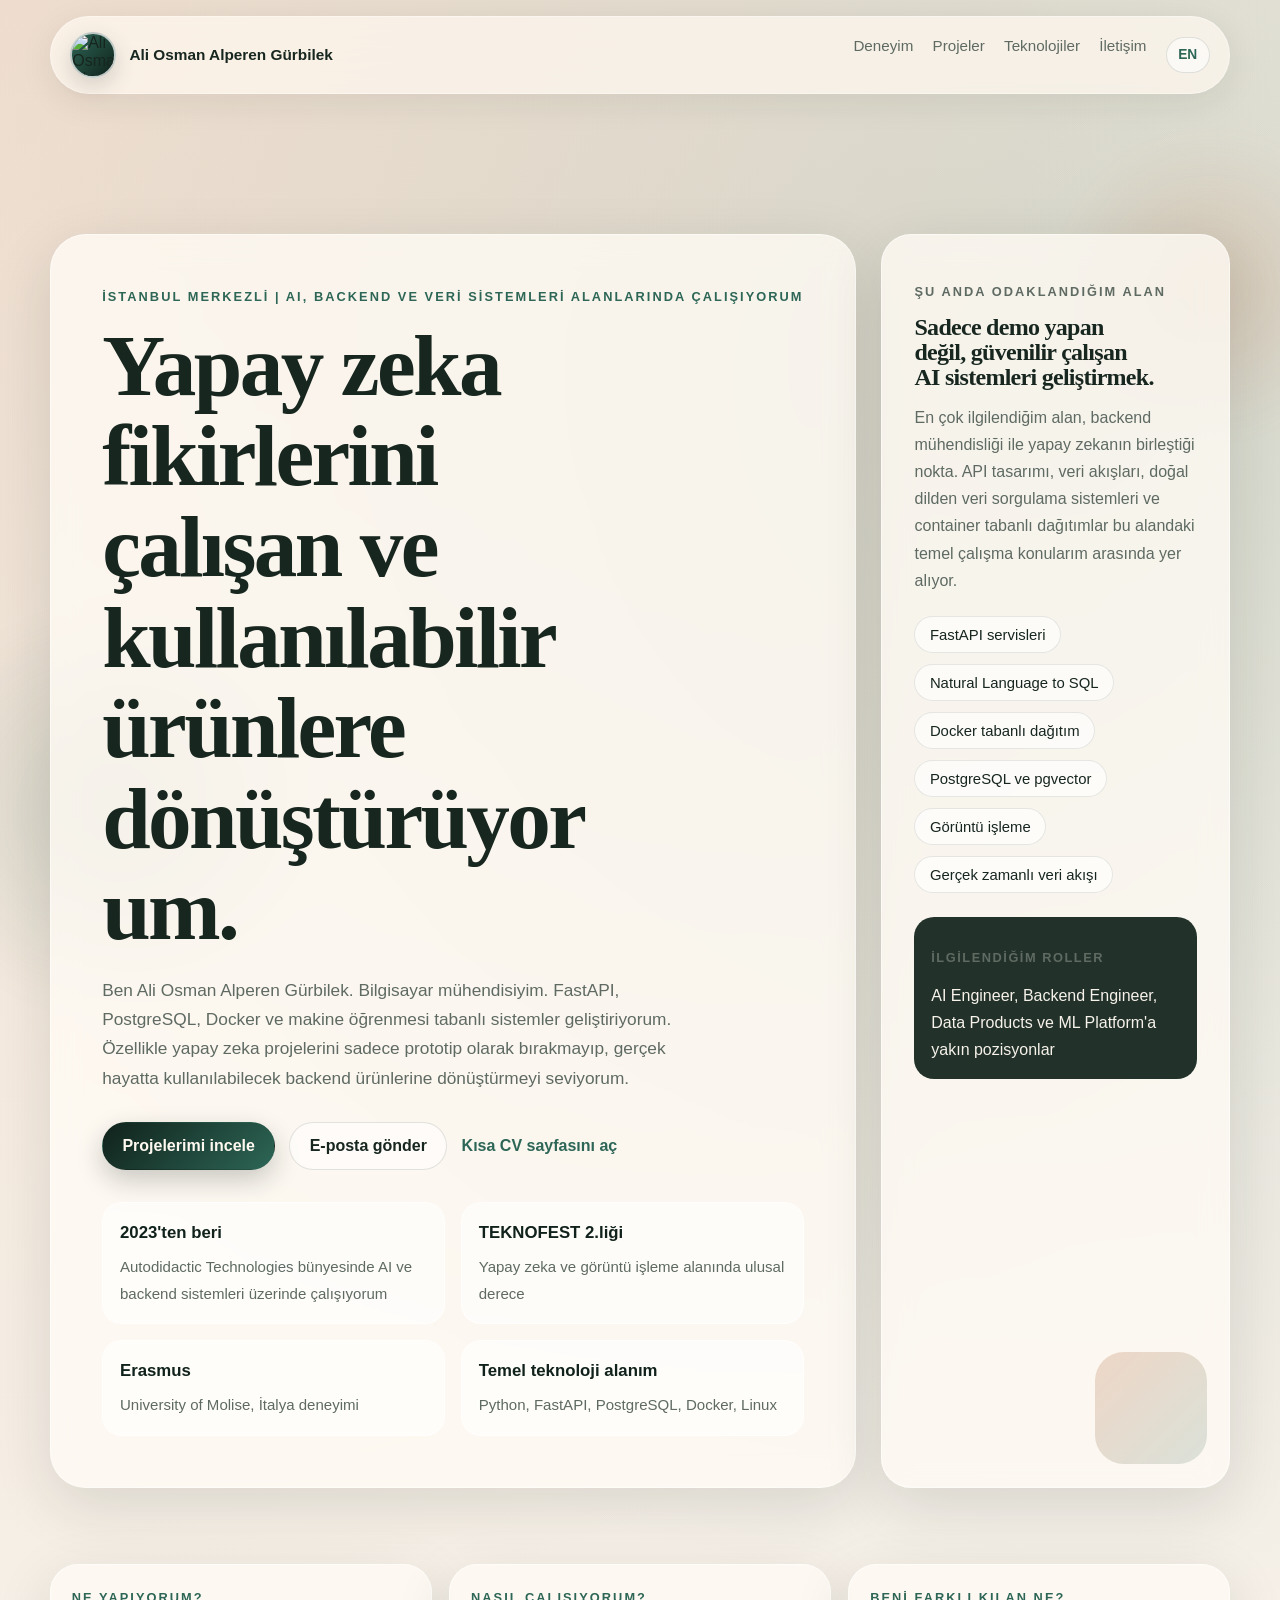
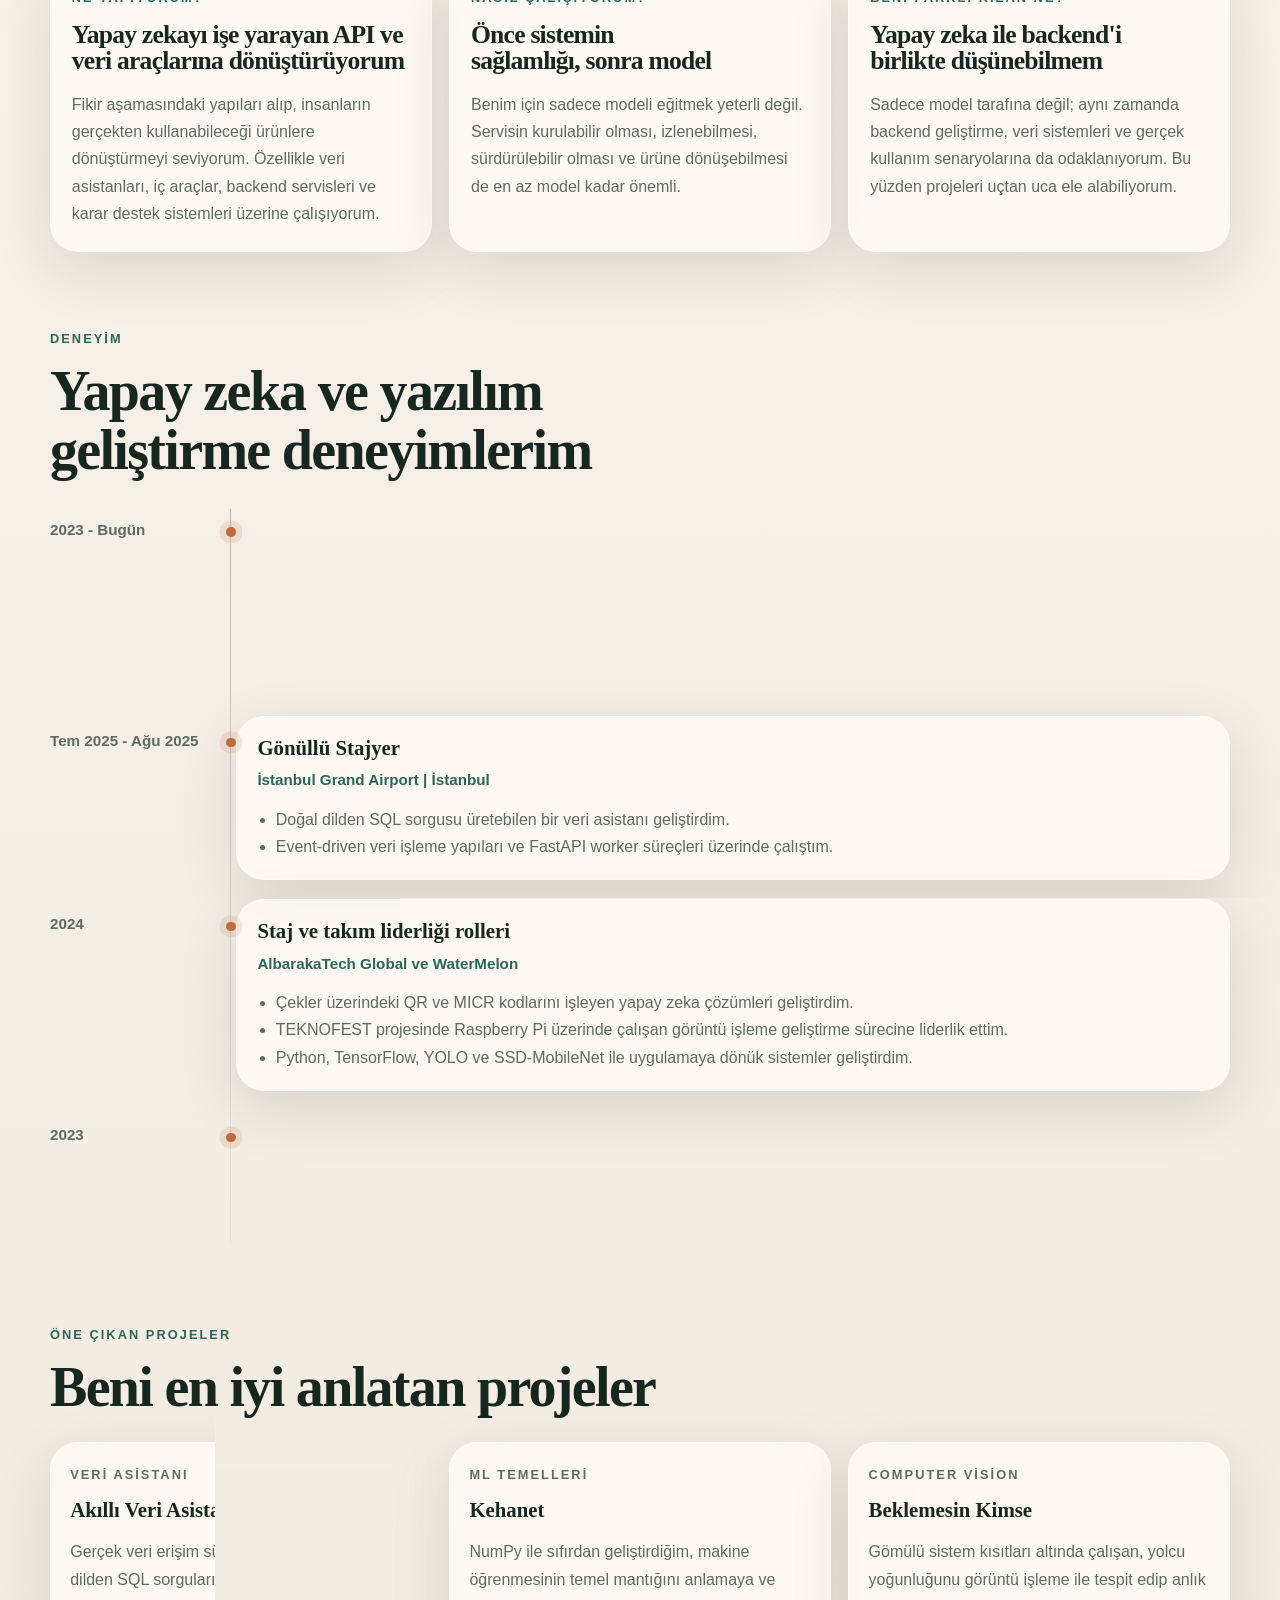
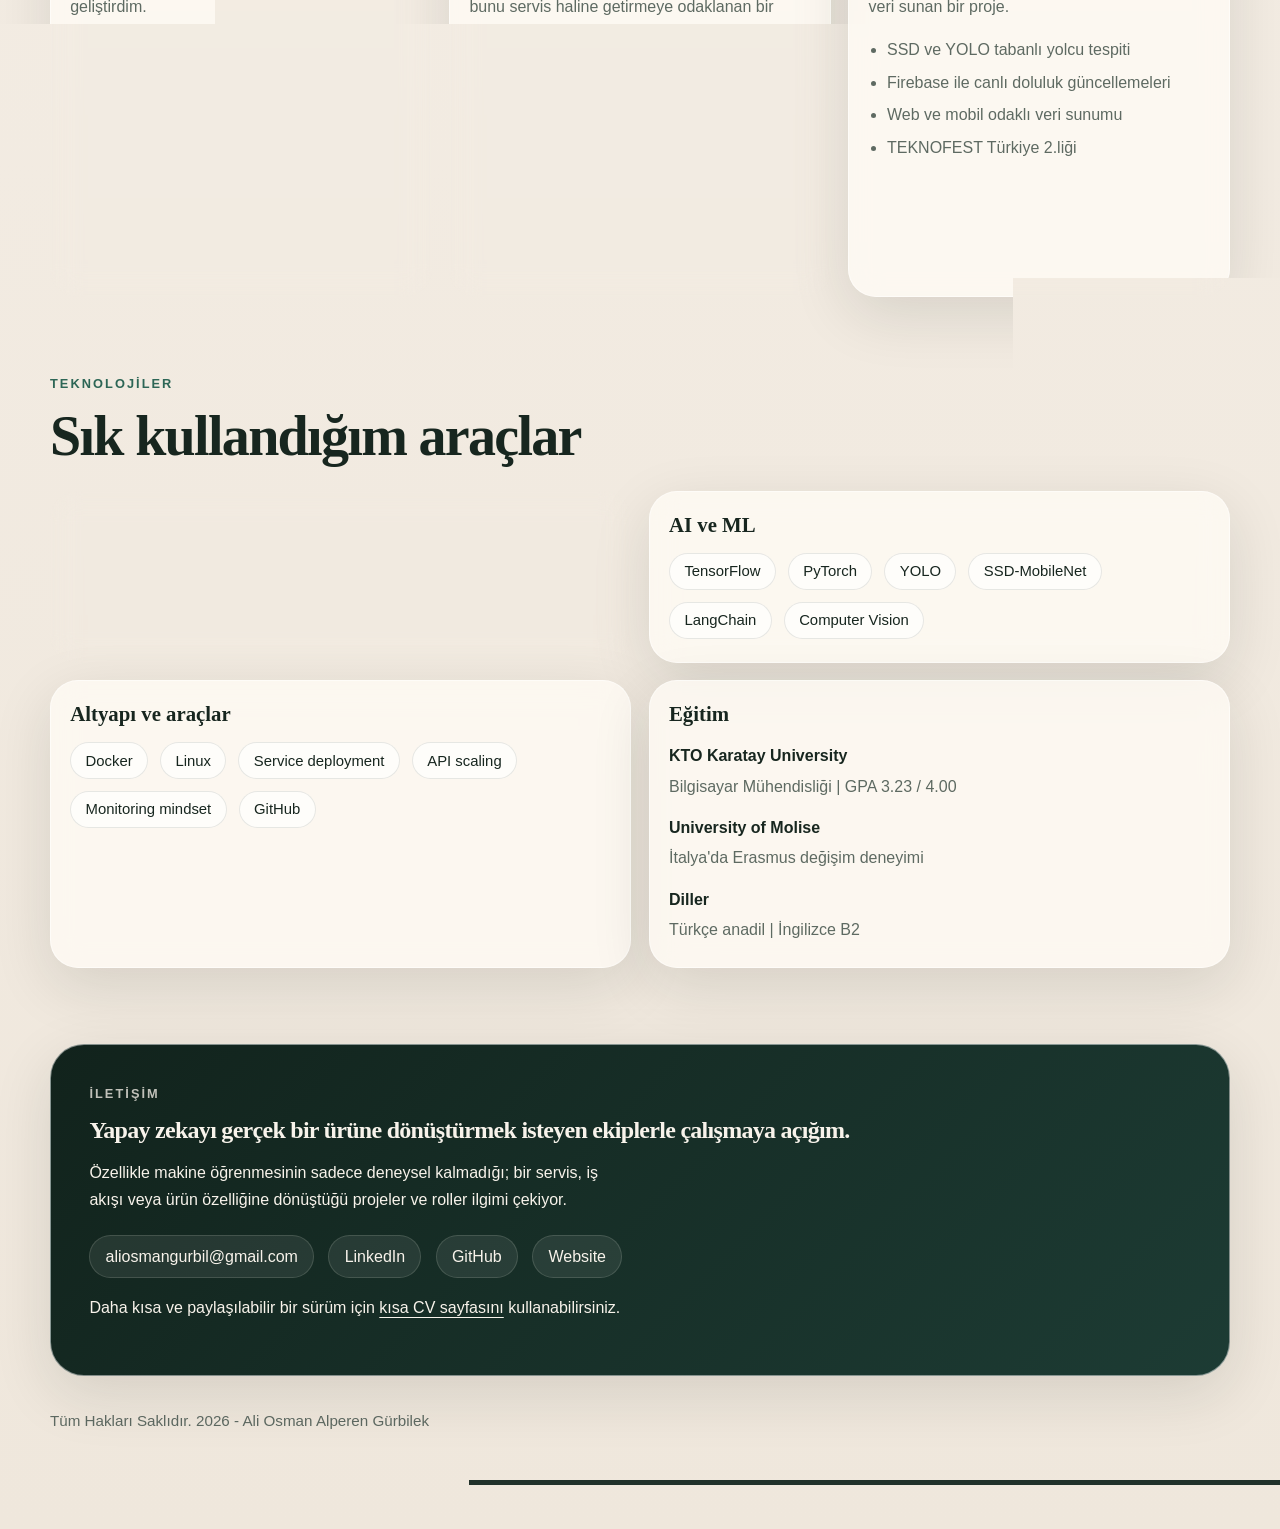
==== index-tr.html @ a0838e79 "Add aliosman_suit.png, update Dockerfile, and enhance HTML content with new links and styles" ====
<!doctype html>
<html lang="tr">
  <head>
    <meta charset="utf-8">
    <meta name="viewport" content="width=device-width, initial-scale=1">
    <title>Ali Osman Alperen Gürbilek | AI Mühendisi</title>
    <meta
      name="description"
      content="Backend sistemleri, veri asistanları ve gerçek hayatta kullanılabilir yapay zeka çözümleri geliştiren AI mühendisi."
    >
    <meta
      name="keywords"
      content="Ali Osman Alperen Gürbilek, AI mühendisi, backend, FastAPI, Docker, PostgreSQL, yapay zeka"
    >
    <meta name="theme-color" content="#10221b">
    <meta property="og:title" content="Ali Osman Alperen Gürbilek | AI Mühendisi">
    <meta
      property="og:description"
      content="Yapay zeka, backend sistemleri ve veri odaklı ürünler geliştiren bilgisayar mühendisi."
    >
    <meta property="og:type" content="website">
    <meta property="og:url" content="https://aliosmangurbilek.online/index-tr.html">
    <link rel="alternate" hreflang="en" href="index.html">
    <link rel="stylesheet" href="styles.css">
  </head>
  <body>
    <div class="page-shell">
      <header class="site-header">
        <a class="brand" href="#top" aria-label="Ana sayfa">
          <img
            class="brand-mark"
            src="aliosman_suit.png"
            alt="Ali Osman Alperen Gürbilek portresi"
            width="46"
            height="46"
          >
          <span class="brand-text">Ali Osman Alperen Gürbilek</span>
        </a>
        <nav class="site-nav" aria-label="Birincil gezinme">
          <a href="#experience">Deneyim</a>
          <a href="#projects">Projeler</a>
          <a href="#stack">Teknolojiler</a>
          <a href="#contact">İletişim</a>
          <a class="lang-pill" href="index.html" lang="en">EN</a>
        </nav>
      </header>

      <main id="top">
        <section class="hero section">
          <div class="hero-copy reveal" style="--delay: 0.05s;">
            <p class="eyebrow">İstanbul merkezli | AI, backend ve veri sistemleri alanlarında çalışıyorum</p>
            <h1>Yapay zeka fikirlerini çalışan ve kullanılabilir ürünlere dönüştürüyorum.</h1>
            <p class="hero-text">
              Ben Ali Osman Alperen Gürbilek. Bilgisayar mühendisiyim. FastAPI, PostgreSQL, Docker ve makine öğrenmesi
              tabanlı sistemler geliştiriyorum. Özellikle yapay zeka projelerini sadece prototip olarak bırakmayıp,
              gerçek hayatta kullanılabilecek backend ürünlerine dönüştürmeyi seviyorum.
            </p>
            <div class="hero-actions">
              <a class="button button-primary" href="#projects">Projelerimi incele</a>
              <a class="button button-secondary" href="mailto:aliosmangurbil@gmail.com?subject=Rol%20F%C4%B1rsat%C4%B1">
                E-posta gönder
              </a>
              <a class="text-link" href="resume.html">Kısa CV sayfasını aç</a>
            </div>
            <ul class="hero-metrics" aria-label="Temel başlıklar">
              <li>
                <strong>2023'ten beri</strong>
                <span>Autodidactic Technologies bünyesinde AI ve backend sistemleri üzerinde çalışıyorum</span>
              </li>
              <li>
                <strong>TEKNOFEST 2.liği</strong>
                <span>Yapay zeka ve görüntü işleme alanında ulusal derece</span>
              </li>
              <li>
                <strong>Erasmus</strong>
                <span>University of Molise, İtalya deneyimi</span>
              </li>
              <li>
                <strong>Temel teknoloji alanım</strong>
                <span>Python, FastAPI, PostgreSQL, Docker, Linux</span>
              </li>
            </ul>
          </div>

          <aside class="focus-panel reveal" style="--delay: 0.18s;">
            <p class="panel-label">Şu anda odaklandığım alan</p>
            <h2>Sadece demo yapan değil, güvenilir çalışan AI sistemleri geliştirmek.</h2>
            <p>
              En çok ilgilendiğim alan, backend mühendisliği ile yapay zekanın birleştiği nokta.
              API tasarımı, veri akışları, doğal dilden veri sorgulama sistemleri ve container tabanlı dağıtımlar
              bu alandaki temel çalışma konularım arasında yer alıyor.
            </p>
            <div class="chip-cloud" aria-label="Uzmanlık alanları">
              <span>FastAPI servisleri</span>
              <span>Natural Language to SQL</span>
              <span>Docker tabanlı dağıtım</span>
              <span>PostgreSQL ve pgvector</span>
              <span>Görüntü işleme</span>
              <span>Gerçek zamanlı veri akışı</span>
            </div>
            <div class="spotlight">
              <p class="spotlight-title">İlgilendiğim roller</p>
              <p>AI Engineer, Backend Engineer, Data Products ve ML Platform'a yakın pozisyonlar</p>
            </div>
          </aside>
        </section>

        <section class="section summary-grid" aria-label="Profesyonel özet">
          <article class="summary-card reveal" style="--delay: 0.10s;">
            <p class="summary-kicker">Ne yapıyorum?</p>
            <h2>Yapay zekayı işe yarayan API ve veri araçlarına dönüştürüyorum</h2>
            <p>
              Fikir aşamasındaki yapıları alıp, insanların gerçekten kullanabileceği ürünlere dönüştürmeyi seviyorum.
              Özellikle veri asistanları, iç araçlar, backend servisleri ve karar destek sistemleri üzerine çalışıyorum.
            </p>
          </article>
          <article class="summary-card reveal" style="--delay: 0.16s;">
            <p class="summary-kicker">Nasıl çalışıyorum?</p>
            <h2>Önce sistemin sağlamlığı, sonra model</h2>
            <p>
              Benim için sadece modeli eğitmek yeterli değil. Servisin kurulabilir olması, izlenebilmesi,
              sürdürülebilir olması ve ürüne dönüşebilmesi de en az model kadar önemli.
            </p>
          </article>
          <article class="summary-card reveal" style="--delay: 0.22s;">
            <p class="summary-kicker">Beni farklı kılan ne?</p>
            <h2>Yapay zeka ile backend'i birlikte düşünebilmem</h2>
            <p>
              Sadece model tarafına değil; aynı zamanda backend geliştirme, veri sistemleri ve gerçek kullanım senaryolarına
              da odaklanıyorum. Bu yüzden projeleri uçtan uca ele alabiliyorum.
            </p>
          </article>
        </section>

        <section class="section" id="experience">
          <div class="section-heading reveal" style="--delay: 0.05s;">
            <p class="eyebrow">Deneyim</p>
            <h2>Yapay zeka ve yazılım geliştirme deneyimlerim</h2>
          </div>

          <div class="timeline">
            <article class="timeline-item reveal" style="--delay: 0.08s;">
              <div class="timeline-date">2023 - Bugün</div>
              <div class="timeline-card">
                <h3>DevOps ve AI Engineer</h3>
                <p class="timeline-meta">Autodidactic Technologies | İstanbul</p>
                <ul>
                  <li>Docker ve FastAPI kullanarak yapay zeka servisleri geliştirip container ortamına taşıyorum.</li>
                  <li>PostgreSQL destekli backend akışları ve ürün mantığına yakın veri sistemleri tasarlıyorum.</li>
                  <li>Linux ortamlarında deployment, servis yönetimi ve API ölçeklendirme konularında çalışıyorum.</li>
                </ul>
              </div>
            </article>

            <article class="timeline-item reveal" style="--delay: 0.12s;">
              <div class="timeline-date">Tem 2025 - Ağu 2025</div>
              <div class="timeline-card">
                <h3>Gönüllü Stajyer</h3>
                <p class="timeline-meta">İstanbul Grand Airport | İstanbul</p>
                <ul>
                  <li>Doğal dilden SQL sorgusu üretebilen bir veri asistanı geliştirdim.</li>
                  <li>Event-driven veri işleme yapıları ve FastAPI worker süreçleri üzerinde çalıştım.</li>
                </ul>
              </div>
            </article>

            <article class="timeline-item reveal" style="--delay: 0.16s;">
              <div class="timeline-date">2024</div>
              <div class="timeline-card">
                <h3>Staj ve takım liderliği rolleri</h3>
                <p class="timeline-meta">AlbarakaTech Global ve WaterMelon</p>
                <ul>
                  <li>Çekler üzerindeki QR ve MICR kodlarını işleyen yapay zeka çözümleri geliştirdim.</li>
                  <li>TEKNOFEST projesinde Raspberry Pi üzerinde çalışan görüntü işleme geliştirme sürecine liderlik ettim.</li>
                  <li>Python, TensorFlow, YOLO ve SSD-MobileNet ile uygulamaya dönük sistemler geliştirdim.</li>
                </ul>
              </div>
            </article>

            <article class="timeline-item reveal" style="--delay: 0.20s;">
              <div class="timeline-date">2023</div>
              <div class="timeline-card">
                <h3>Frontend Stajyeri</h3>
                <p class="timeline-meta">EHSIM A.Ş. | Ankara</p>
                <ul>
                  <li>React Material Admin Dashboard üzerinde yeni özellikler geliştirdim.</li>
                </ul>
              </div>
            </article>
          </div>
        </section>

        <section class="section" id="projects">
          <div class="section-heading reveal" style="--delay: 0.05s;">
            <p class="eyebrow">Öne çıkan projeler</p>
            <h2>Beni en iyi anlatan projeler</h2>
          </div>

          <div class="project-grid">
            <article class="project-card feature-card reveal" style="--delay: 0.08s;">
              <p class="project-tag">Veri asistanı</p>
              <h3>Akıllı Veri Asistanı</h3>
              <p>
                Gerçek veri erişim süreçlerine bağlanan, doğal dilden SQL sorguları üretebilen bir veri asistanı geliştirdim.
              </p>
              <ul class="project-points">
                <li>PostgreSQL event trigger ve FastAPI worker yapısı</li>
                <li>LangChain ve pgvector tabanlı retrieval sistemi</li>
                <li>SSE stream ve Vega-Lite görselleştirme</li>
                <li>Docker ile dağıtılabilir servis mimarisi</li>
              </ul>
              <div class="project-links">
                <a class="project-link" href="https://agent.aliosmangurbilek.online" target="_blank" rel="noreferrer">
                  Canlı site
                </a>
              </div>
            </article>

            <article class="project-card feature-card reveal" style="--delay: 0.14s;">
              <p class="project-tag">ML temelleri</p>
              <h3>Kehanet</h3>
              <p>
                NumPy ile sıfırdan geliştirdiğim, makine öğrenmesinin temel mantığını anlamaya ve bunu servis haline
                getirmeye odaklanan bir neural network kütüphanesi.
              </p>
              <ul class="project-points">
                <li>NumPy ile ilk prensiplerden geliştirildi</li>
                <li>MNIST üzerinde %98+ başarı elde edildi</li>
                <li>Flask tabanlı REST API olarak sunuldu</li>
                <li>Docker ile paketlenip dağıtıldı</li>
              </ul>
              <div class="project-links">
                <a class="project-link" href="https://avatar.aliosmangurbilek.online" target="_blank" rel="noreferrer">
                  Canlı site
                </a>
              </div>
            </article>

            <article class="project-card feature-card reveal" style="--delay: 0.20s;">
              <p class="project-tag">Computer Vision</p>
              <h3>Beklemesin Kimse</h3>
              <p>
                Gömülü sistem kısıtları altında çalışan, yolcu yoğunluğunu görüntü işleme ile tespit edip anlık veri sunan bir proje.
              </p>
              <ul class="project-points">
                <li>SSD ve YOLO tabanlı yolcu tespiti</li>
                <li>Firebase ile canlı doluluk güncellemeleri</li>
                <li>Web ve mobil odaklı veri sunumu</li>
                <li>TEKNOFEST Türkiye 2.liği</li>
              </ul>
            </article>
          </div>
        </section>

        <section class="section stack-section" id="stack">
          <div class="section-heading reveal" style="--delay: 0.05s;">
            <p class="eyebrow">Teknolojiler</p>
            <h2>Sık kullandığım araçlar</h2>
          </div>

          <div class="stack-layout">
            <article class="stack-card reveal" style="--delay: 0.08s;">
              <h3>Backend ve veri</h3>
              <div class="token-list">
                <span>Python</span>
                <span>FastAPI</span>
                <span>PostgreSQL</span>
                <span>REST API</span>
                <span>pgvector</span>
                <span>Event-driven workflow</span>
              </div>
            </article>

            <article class="stack-card reveal" style="--delay: 0.12s;">
              <h3>AI ve ML</h3>
              <div class="token-list">
                <span>TensorFlow</span>
                <span>PyTorch</span>
                <span>YOLO</span>
                <span>SSD-MobileNet</span>
                <span>LangChain</span>
                <span>Computer Vision</span>
              </div>
            </article>

            <article class="stack-card reveal" style="--delay: 0.16s;">
              <h3>Altyapı ve araçlar</h3>
              <div class="token-list">
                <span>Docker</span>
                <span>Linux</span>
                <span>Service deployment</span>
                <span>API scaling</span>
                <span>Monitoring mindset</span>
                <span>GitHub</span>
              </div>
            </article>

            <article class="stack-card reveal" style="--delay: 0.20s;">
              <h3>Eğitim</h3>
              <div class="education-list">
                <p><strong>KTO Karatay University</strong><span>Bilgisayar Mühendisliği | GPA 3.23 / 4.00</span></p>
                <p><strong>University of Molise</strong><span>İtalya'da Erasmus değişim deneyimi</span></p>
                <p><strong>Diller</strong><span>Türkçe anadil | İngilizce B2</span></p>
              </div>
            </article>
          </div>
        </section>

        <section class="section contact-section" id="contact">
          <div class="contact-card reveal" style="--delay: 0.05s;">
            <p class="eyebrow">İletişim</p>
            <h2>Yapay zekayı gerçek bir ürüne dönüştürmek isteyen ekiplerle çalışmaya açığım.</h2>
            <p class="contact-copy">
              Özellikle makine öğrenmesinin sadece deneysel kalmadığı; bir servis, iş akışı veya ürün özelliğine
              dönüştüğü projeler ve roller ilgimi çekiyor.
            </p>
            <div class="contact-links">
              <a href="mailto:aliosmangurbil@gmail.com">aliosmangurbil@gmail.com</a>
              <a href="https://www.linkedin.com/in/ali-osman-alperen" target="_blank" rel="noreferrer">LinkedIn</a>
              <a href="https://github.com/aliosmangurbilek" target="_blank" rel="noreferrer">GitHub</a>
              <a href="https://aliosmangurbilek.online" target="_blank" rel="noreferrer">Website</a>
            </div>
            <p class="contact-note">
              Daha kısa ve paylaşılabilir bir sürüm için <a href="resume.html">kısa CV sayfasını</a> kullanabilirsiniz.
            </p>
          </div>
        </section>
      </main>

      <footer class="site-footer">
        <p>Tüm Hakları Saklıdır. 2026 - Ali Osman Alperen Gürbilek</p>
      </footer>
    </div>
  </body>
</html>
---- styles.css ----
:root {
  --bg: #f7f1e8;
  --bg-deep: #10221b;
  --surface: rgba(255, 251, 245, 0.78);
  --surface-strong: #fffaf4;
  --surface-dark: rgba(16, 34, 27, 0.92);
  --text: #17261f;
  --muted: #5e6a62;
  --line: rgba(23, 38, 31, 0.12);
  --accent: #bd6c3d;
  --accent-soft: rgba(189, 108, 61, 0.12);
  --accent-alt: #2d6656;
  --shadow: 0 18px 60px rgba(21, 30, 25, 0.12);
  --radius-xl: 28px;
  --radius-lg: 20px;
  --radius-md: 14px;
  --max-width: 1180px;
  --body-font: "Trebuchet MS", "Gill Sans", "Avenir Next", sans-serif;
  --display-font: "Iowan Old Style", "Palatino Linotype", "Book Antiqua", Georgia, serif;
}

* {
  box-sizing: border-box;
}

html {
  scroll-behavior: smooth;
}

body {
  margin: 0;
  min-height: 100vh;
  font-family: var(--body-font);
  color: var(--text);
  background:
    radial-gradient(circle at top left, rgba(189, 108, 61, 0.16), transparent 34%),
    radial-gradient(circle at 85% 8%, rgba(45, 102, 86, 0.18), transparent 28%),
    linear-gradient(180deg, #fbf5ec 0%, #f5efe7 42%, #efe7dc 100%);
}

body::before,
body::after {
  content: "";
  position: fixed;
  inset: auto;
  pointer-events: none;
  z-index: 0;
  filter: blur(10px);
}

body::before {
  width: 320px;
  height: 320px;
  top: 14%;
  right: -90px;
  background: radial-gradient(circle, rgba(189, 108, 61, 0.18), transparent 68%);
}

body::after {
  width: 420px;
  height: 420px;
  bottom: -120px;
  left: -100px;
  background: radial-gradient(circle, rgba(45, 102, 86, 0.16), transparent 70%);
}

a {
  color: inherit;
  text-decoration: none;
}

p,
li {
  line-height: 1.7;
}

.page-shell {
  position: relative;
  z-index: 1;
  width: min(calc(100% - 2rem), var(--max-width));
  margin: 0 auto;
  padding-bottom: 4rem;
}

.site-header {
  position: sticky;
  top: 0.9rem;
  z-index: 10;
  display: flex;
  align-items: center;
  justify-content: space-between;
  gap: 1.5rem;
  margin-top: 1rem;
  padding: 0.95rem 1.2rem;
  border: 1px solid rgba(255, 255, 255, 0.35);
  border-radius: 999px;
  background: rgba(255, 248, 240, 0.72);
  backdrop-filter: blur(20px);
  box-shadow: 0 8px 34px rgba(20, 33, 26, 0.08);
}

.brand {
  display: inline-flex;
  align-items: center;
  gap: 0.85rem;
  min-width: 0;
}

.brand-mark {
  display: block;
  width: 2.85rem;
  height: 2.85rem;
  border-radius: 50%;
  object-fit: cover;
  object-position: center 16%;
  flex-shrink: 0;
  border: 2px solid rgba(255, 255, 255, 0.72);
  background: linear-gradient(135deg, var(--accent-alt), var(--bg-deep));
  box-shadow: 0 8px 22px rgba(16, 34, 27, 0.16);
}

.brand-text {
  font-size: 0.96rem;
  font-weight: 700;
  white-space: nowrap;
}

.site-nav {
  display: inline-flex;
  flex-wrap: wrap;
  justify-content: flex-end;
  gap: 1.2rem;
  color: var(--muted);
  font-size: 0.95rem;
}

.site-nav a {
  position: relative;
}

.site-nav a::after {
  content: "";
  position: absolute;
  left: 0;
  bottom: -0.2rem;
  width: 100%;
  height: 1px;
  transform: scaleX(0);
  transform-origin: left;
  background: currentColor;
  transition: transform 180ms ease;
}

.site-nav a:hover::after,
.site-nav a:focus-visible::after {
  transform: scaleX(1);
}

.site-nav a.lang-pill::after {
  display: none;
}

.lang-pill {
  display: inline-flex;
  align-items: center;
  justify-content: center;
  min-height: 2.2rem;
  padding: 0.38rem 0.72rem;
  border: 1px solid rgba(23, 38, 31, 0.12);
  border-radius: 999px;
  background: rgba(255, 255, 255, 0.58);
  color: var(--accent-alt);
  font-size: 0.86rem;
  font-weight: 700;
}

.section {
  margin-top: 4.75rem;
}

.hero {
  display: grid;
  grid-template-columns: minmax(0, 1.85fr) minmax(320px, 0.80fr);
  gap: 1.6rem;
  align-items: stretch;
  padding-top: 4rem;
}

.hero-copy,
.focus-panel,
.summary-card,
.timeline-card,
.project-card,
.stack-card,
.contact-card {
  min-width: 0;
  border: 1px solid rgba(255, 255, 255, 0.48);
  background: var(--surface);
  backdrop-filter: blur(14px);
  box-shadow: var(--shadow);
}

.hero-copy {
  padding: clamp(2.0rem, 4.0vw, 3.65rem);
  border-radius: 36px;
}

.eyebrow,
.summary-kicker,
.panel-label,
.project-tag {
  margin: 0 0 0.8rem;
  font-size: 0.8rem;
  font-weight: 800;
  letter-spacing: 0.16em;
  text-transform: uppercase;
  color: var(--accent-alt);
}

.hero h1,
.section-heading h2,
.summary-card h2,
.focus-panel h2,
.contact-card h2 {
  margin: 0;
  font-family: var(--display-font);
  line-height: 1.04;
  letter-spacing: -0.03em;
  text-wrap: balance;
  overflow-wrap: anywhere;
}

.hero h1 {
  max-width: 12ch;
  font-size: clamp(2.65rem, 6.9vw, 5.45rem);
}

.hero-text {
  max-width: 62ch;
  margin: 1.25rem 0 0;
  color: var(--muted);
  font-size: 1.08rem;
}

.hero-actions {
  display: flex;
  flex-wrap: wrap;
  gap: 0.9rem;
  margin-top: 1.8rem;
}

.button {
  display: inline-flex;
  align-items: center;
  justify-content: center;
  max-width: 100%;
  min-height: 3rem;
  padding: 0.85rem 1.2rem;
  border-radius: 999px;
  border: 1px solid transparent;
  font-weight: 700;
  transition:
    transform 160ms ease,
    box-shadow 160ms ease,
    background 160ms ease;
}

.button:hover,
.button:focus-visible {
  transform: translateY(-1px);
}

.button-primary {
  background: linear-gradient(135deg, var(--bg-deep), var(--accent-alt));
  color: #fff9f0;
  box-shadow: 0 10px 26px rgba(16, 34, 27, 0.22);
}

.button-secondary {
  border-color: var(--line);
  background: rgba(255, 255, 255, 0.55);
}

.text-link {
  display: inline-flex;
  align-items: center;
  max-width: 100%;
  min-height: 3rem;
  font-weight: 700;
  color: var(--accent-alt);
  overflow-wrap: anywhere;
}

.text-link:hover,
.text-link:focus-visible {
  text-decoration: underline;
  text-underline-offset: 0.22rem;
}

.hero-metrics {
  display: grid;
  grid-template-columns: repeat(2, minmax(0, 1fr));
  gap: 1rem;
  margin: 2rem 0 0;
  padding: 0;
  list-style: none;
}

.hero-metrics li {
  padding: 1rem 1.05rem;
  border-radius: var(--radius-lg);
  background: rgba(255, 255, 255, 0.58);
  border: 1px solid rgba(255, 255, 255, 0.58);
}

.hero-metrics strong {
  display: block;
  margin-bottom: 0.35rem;
  font-size: 1.05rem;
  color: var(--bg-deep);
}

.hero-metrics span {
  color: var(--muted);
  font-size: 0.94rem;
}

.focus-panel {
  position: relative;
  overflow: hidden;
  padding: clamp(1.5rem, 2.6vw, 2rem);
  border-radius: 30px;
}

.focus-panel::before {
  content: "";
  position: absolute;
  inset: auto 1.4rem 1.4rem auto;
  width: 7rem;
  height: 7rem;
  border-radius: 1.8rem;
  background: linear-gradient(135deg, rgba(189, 108, 61, 0.24), rgba(45, 102, 86, 0.16));
}

.focus-panel p {
  position: relative;
  z-index: 1;
  margin-top: 0.85rem;
  color: var(--muted);
}

.chip-cloud {
  position: relative;
  z-index: 1;
  display: flex;
  flex-wrap: wrap;
  gap: 0.7rem;
  margin-top: 1.4rem;
}

.chip-cloud span,
.token-list span {
  display: inline-flex;
  align-items: center;
  min-height: 2.3rem;
  padding: 0.55rem 0.9rem;
  border: 1px solid rgba(23, 38, 31, 0.1);
  border-radius: 999px;
  background: rgba(255, 255, 255, 0.62);
  font-size: 0.93rem;
  color: var(--text);
}

.spotlight {
  position: relative;
  z-index: 1;
  margin-top: 1.5rem;
  padding: 1rem 1.05rem;
  border-radius: var(--radius-lg);
  background: var(--surface-dark);
  color: #f7f2ea;
}

.spotlight-title {
  margin: 0;
  color: rgba(247, 242, 234, 0.78);
  font-size: 0.8rem;
  font-weight: 800;
  letter-spacing: 0.12em;
  text-transform: uppercase;
}

.spotlight p:last-child {
  margin-bottom: 0;
  color: #f7f2ea;
}

.summary-grid {
  display: grid;
  grid-template-columns: repeat(3, minmax(0, 1fr));
  gap: 1.1rem;
}

.summary-card {
  padding: 1.4rem 1.3rem 1.5rem;
  border-radius: var(--radius-xl);
}

.summary-card h2 {
  font-size: clamp(1.55rem, 2vw, 2rem);
}

.summary-card p:last-child {
  margin-bottom: 0;
  color: var(--muted);
}

.section-heading {
  max-width: 54rem;
  margin-bottom: 1.6rem;
}

.section-heading h2 {
  font-size: clamp(2rem, 5vw, 3.5rem);
}

.timeline {
  position: relative;
  display: grid;
  gap: 1.2rem;
}

.timeline::before {
  content: "";
  position: absolute;
  top: 0.3rem;
  bottom: 0.3rem;
  left: 11.25rem;
  width: 1px;
  background: linear-gradient(180deg, rgba(23, 38, 31, 0.25), rgba(23, 38, 31, 0.06));
}

.timeline-item {
  position: relative;
  display: grid;
  grid-template-columns: 10.2rem minmax(0, 1fr);
  gap: 1.4rem;
  align-items: start;
}

.timeline-item::after {
  content: "";
  position: absolute;
  left: 11rem;
  top: 1.4rem;
  width: 0.6rem;
  height: 0.6rem;
  border-radius: 50%;
  background: var(--accent);
  box-shadow: 0 0 0 0.4rem rgba(189, 108, 61, 0.14);
}

.timeline-date {
  padding-top: 1rem;
  color: var(--muted);
  font-size: 0.95rem;
  font-weight: 700;
}

.timeline-card {
  padding: 1.2rem 1.3rem;
  border-radius: var(--radius-xl);
}

.timeline-card h3,
.project-card h3,
.stack-card h3 {
  margin: 0;
  font-size: 1.3rem;
  font-family: var(--display-font);
  overflow-wrap: anywhere;
}

.timeline-meta {
  margin: 0.45rem 0 0.8rem;
  color: var(--accent-alt);
  font-size: 0.95rem;
  font-weight: 700;
  overflow-wrap: anywhere;
}

.timeline-card ul,
.project-points {
  margin: 0;
  padding-left: 1.15rem;
  color: var(--muted);
}

.project-grid {
  display: grid;
  grid-template-columns: repeat(3, minmax(0, 1fr));
  gap: 1.1rem;
}

.project-card {
  min-height: 100%;
  padding: 1.3rem 1.2rem 1.45rem;
  border-radius: var(--radius-xl);
}

.project-card p {
  color: var(--muted);
}

.project-card p,
.project-points li,
.summary-card p,
.focus-panel p,
.contact-card p,
.education-list span,
.hero-metrics span {
  overflow-wrap: anywhere;
}

.project-points li + li {
  margin-top: 0.35rem;
}

.project-links {
  display: flex;
  flex-wrap: wrap;
  gap: 0.7rem;
  margin-top: 1rem;
}

.project-link {
  display: inline-flex;
  align-items: center;
  justify-content: center;
  max-width: 100%;
  min-height: 2.55rem;
  padding: 0.65rem 0.95rem;
  border: 1px solid rgba(23, 38, 31, 0.12);
  border-radius: 999px;
  background: rgba(255, 255, 255, 0.66);
  color: var(--accent-alt);
  font-size: 0.93rem;
  font-weight: 700;
  overflow-wrap: anywhere;
}

.stack-layout {
  display: grid;
  grid-template-columns: repeat(2, minmax(0, 1fr));
  gap: 1.1rem;
}

.stack-card {
  padding: 1.3rem 1.2rem 1.45rem;
  border-radius: var(--radius-xl);
}

.token-list {
  display: flex;
  flex-wrap: wrap;
  gap: 0.75rem;
  margin-top: 1rem;
}

.education-list {
  display: grid;
  gap: 0.9rem;
  margin-top: 1rem;
}

.education-list p {
  display: grid;
  gap: 0.2rem;
  margin: 0;
}

.education-list strong {
  font-size: 1rem;
}

.education-list span {
  color: var(--muted);
}

.contact-card {
  padding: clamp(1.5rem, 3vw, 2.4rem);
  border-radius: 34px;
  background:
    linear-gradient(135deg, rgba(16, 34, 27, 0.96), rgba(28, 60, 52, 0.96)),
    var(--surface-dark);
  color: #f8f3eb;
}

.contact-card .eyebrow,
.contact-card h2,
.contact-card p,
.contact-card a {
  color: inherit;
}

.contact-card .eyebrow {
  color: rgba(248, 243, 235, 0.76);
}

.contact-copy,
.contact-note {
  max-width: 60ch;
  color: rgba(248, 243, 235, 0.82);
}

.contact-note a {
  text-decoration: underline;
  text-underline-offset: 0.22rem;
}

.contact-links {
  display: flex;
  flex-wrap: wrap;
  gap: 0.9rem;
  margin-top: 1.4rem;
}

.contact-links a {
  max-width: 100%;
  padding: 0.7rem 0.95rem;
  border: 1px solid rgba(248, 243, 235, 0.14);
  border-radius: 999px;
  background: rgba(255, 255, 255, 0.08);
  overflow-wrap: anywhere;
}

.site-footer {
  margin-top: 2rem;
  padding-bottom: 1rem;
  color: var(--muted);
  font-size: 0.95rem;
}

.reveal {
  opacity: 0;
  transform: translateY(18px);
  animation: rise-in 0.72s cubic-bezier(0.2, 0.8, 0.2, 1) forwards;
  animation-delay: var(--delay, 0s);
}

@keyframes rise-in {
  to {
    opacity: 1;
    transform: translateY(0);
  }
}

@media (max-width: 1080px) {
  .hero,
  .summary-grid,
  .project-grid,
  .stack-layout {
    grid-template-columns: 1fr;
  }

  .timeline::before {
    display: none;
  }

  .timeline-item {
    grid-template-columns: 1fr;
    gap: 0.7rem;
  }

  .timeline-item::after {
    display: none;
  }

  .timeline-date {
    padding-top: 0;
  }
}

@media (max-width: 720px) {
  .page-shell {
    width: min(calc(100% - 1rem), var(--max-width));
  }

  .site-header {
    top: 0.55rem;
    flex-direction: column;
    align-items: flex-start;
    border-radius: 28px;
  }

  .brand {
    width: 100%;
  }

  .brand-text {
    white-space: normal;
  }

  .site-nav {
    width: 100%;
    justify-content: flex-start;
    gap: 0.9rem 1rem;
  }

  .hero {
    padding-top: 2rem;
  }

  .hero h1 {
    max-width: 11ch;
    font-size: clamp(2.2rem, 11vw, 3.55rem);
  }

  .hero-metrics {
    grid-template-columns: 1fr;
  }

  .section {
    margin-top: 3.6rem;
  }
}

@media (prefers-reduced-motion: reduce) {
  html {
    scroll-behavior: auto;
  }

  .reveal {
    opacity: 1;
    transform: none;
    animation: none;
  }

  .button,
  .site-nav a::after {
    transition: none;
  }
}
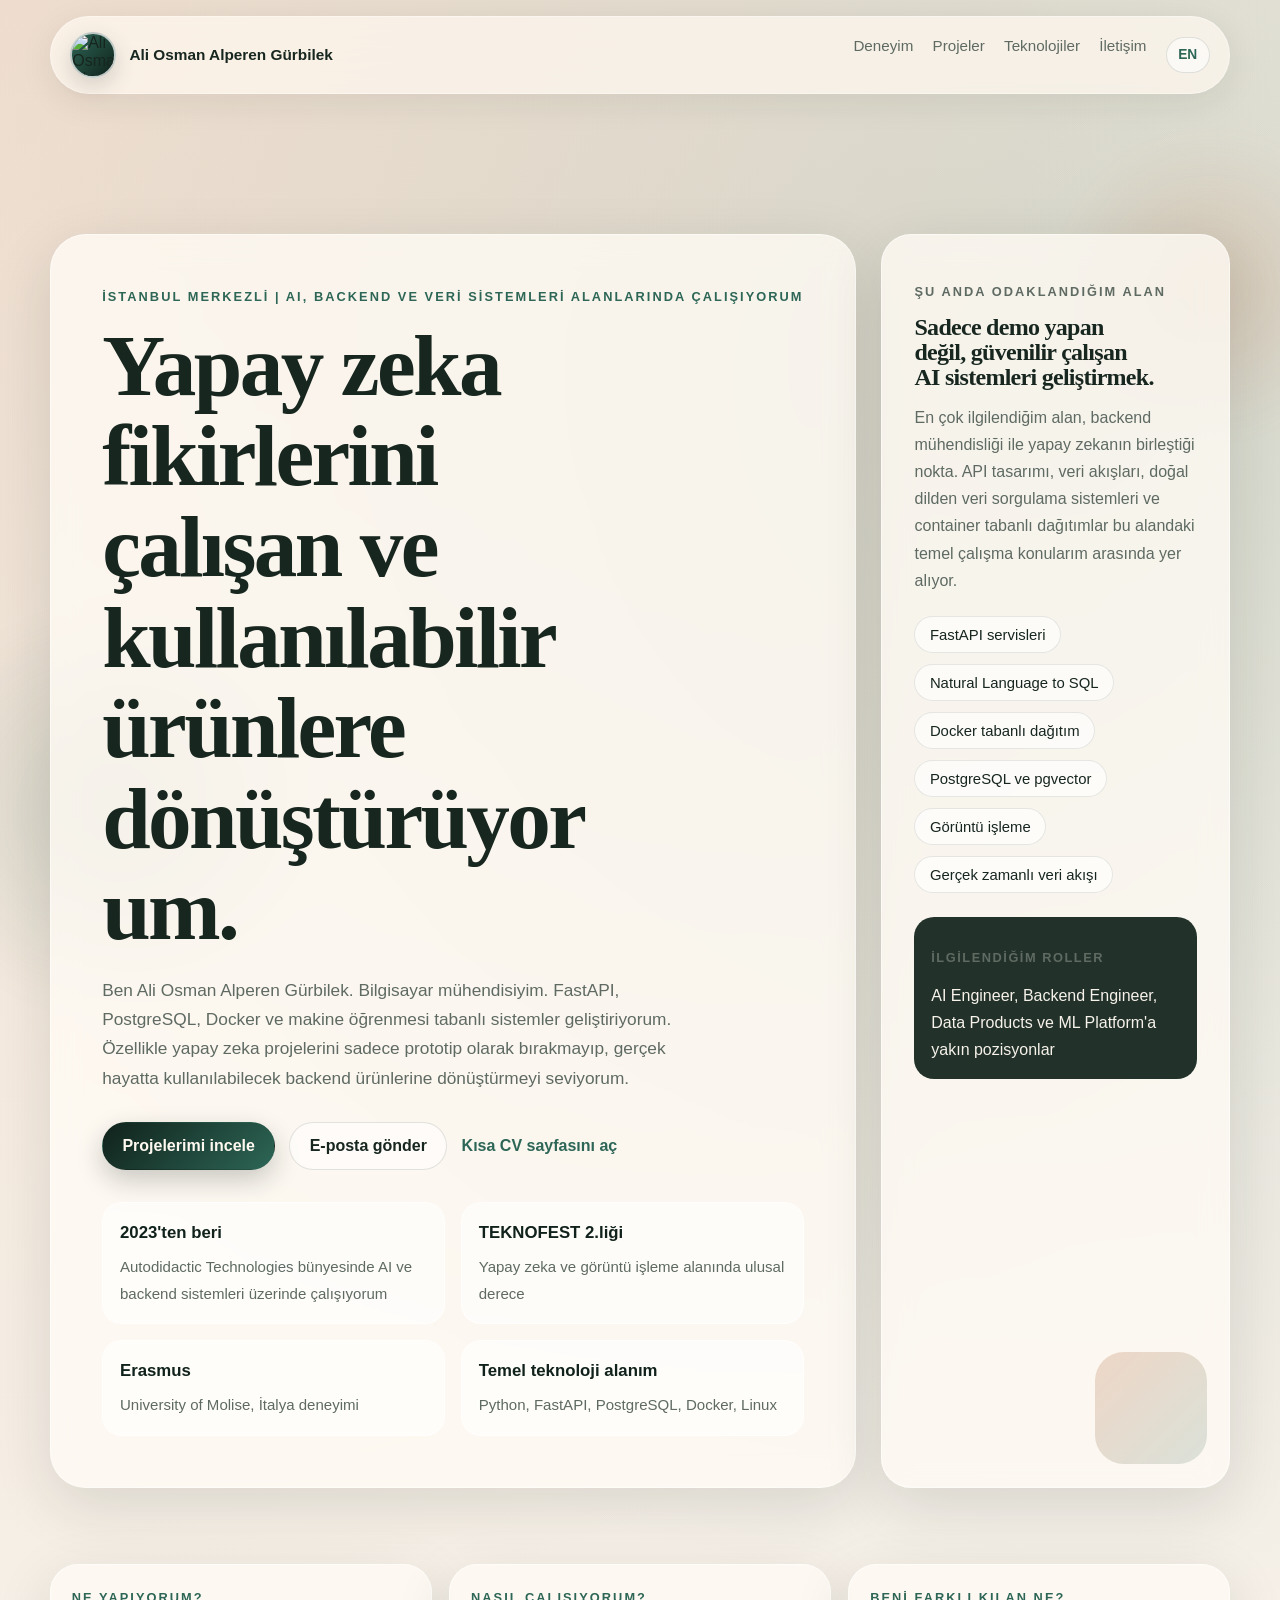
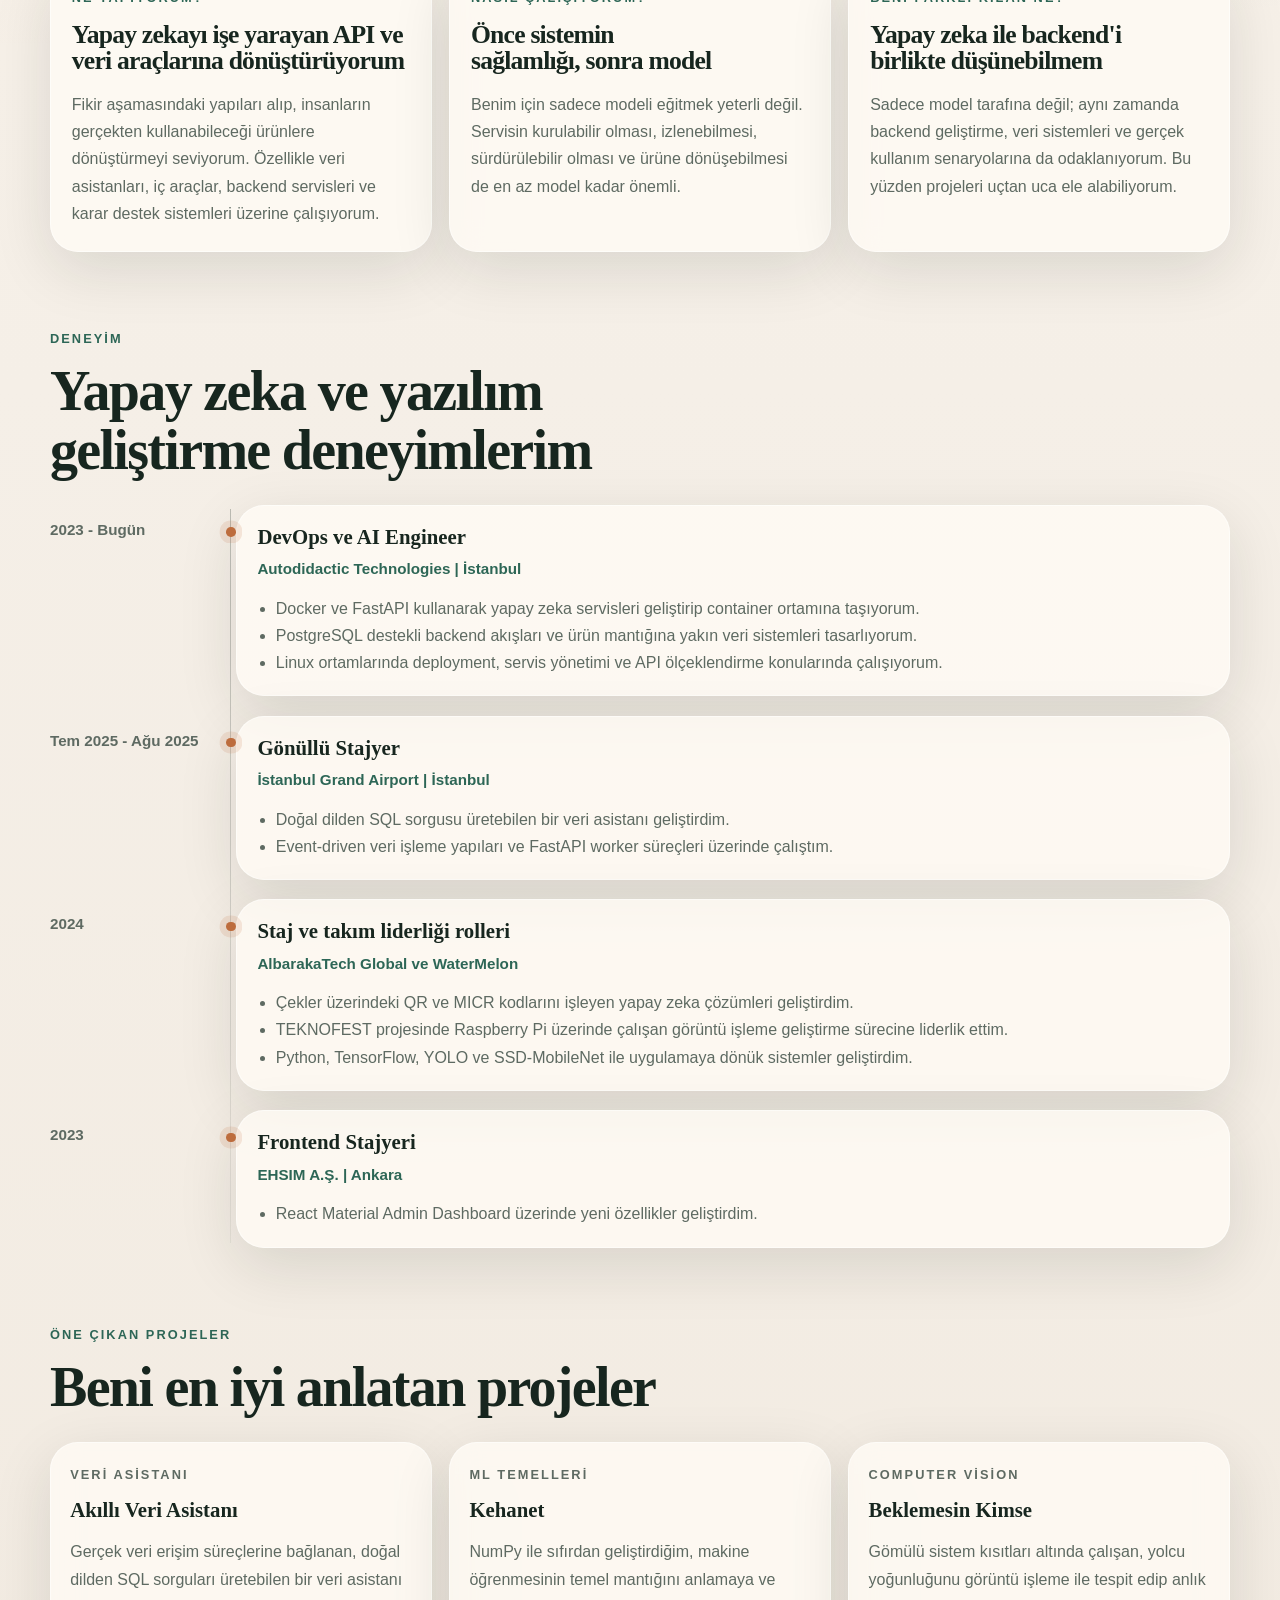
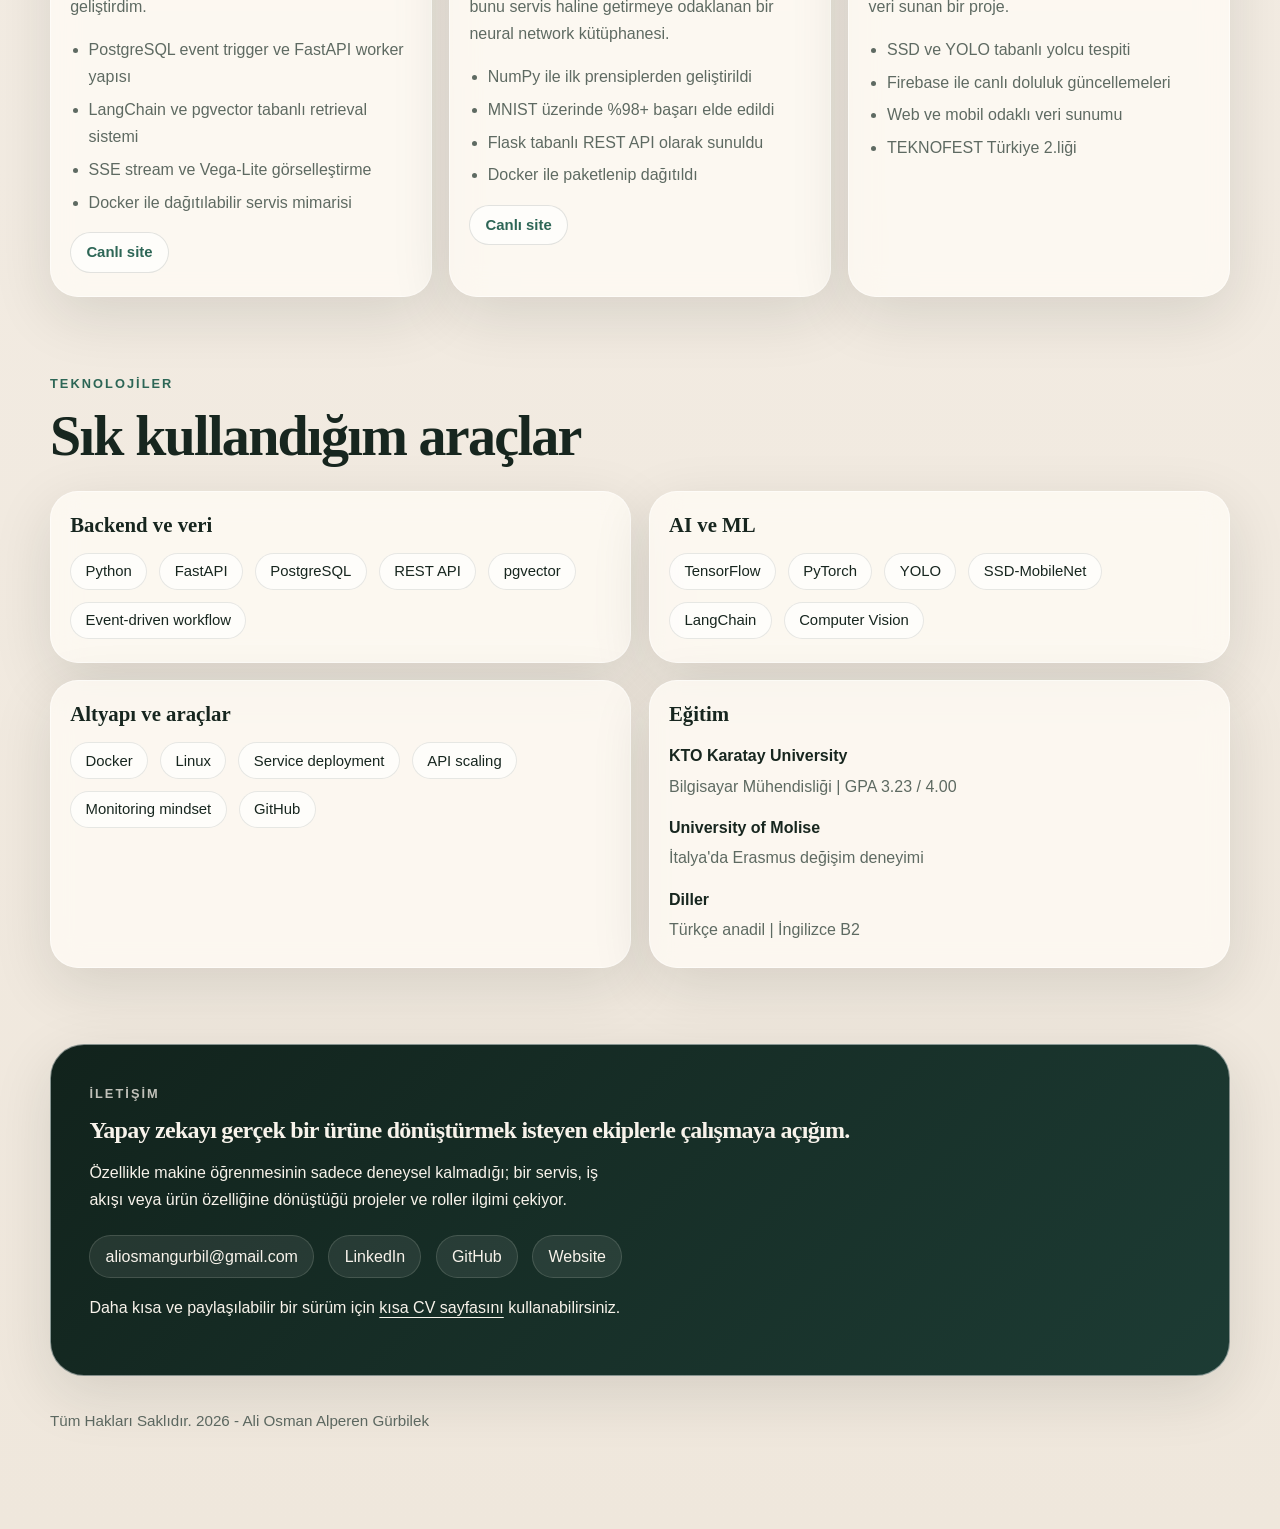
==== commit d85a920f: "Remove check for aliosman_suit.png and update brand image source to aliosman_suit_v2.jpg" ====
--- a/index-tr.html
+++ b/index-tr.html
@@ -29,7 +29,7 @@
         <a class="brand" href="#top" aria-label="Ana sayfa">
           <img
             class="brand-mark"
-            src="aliosman_suit.png"
+            src="aliosman_suit_v2.jpg"
             alt="Ali Osman Alperen Gürbilek portresi"
             width="46"
             height="46"
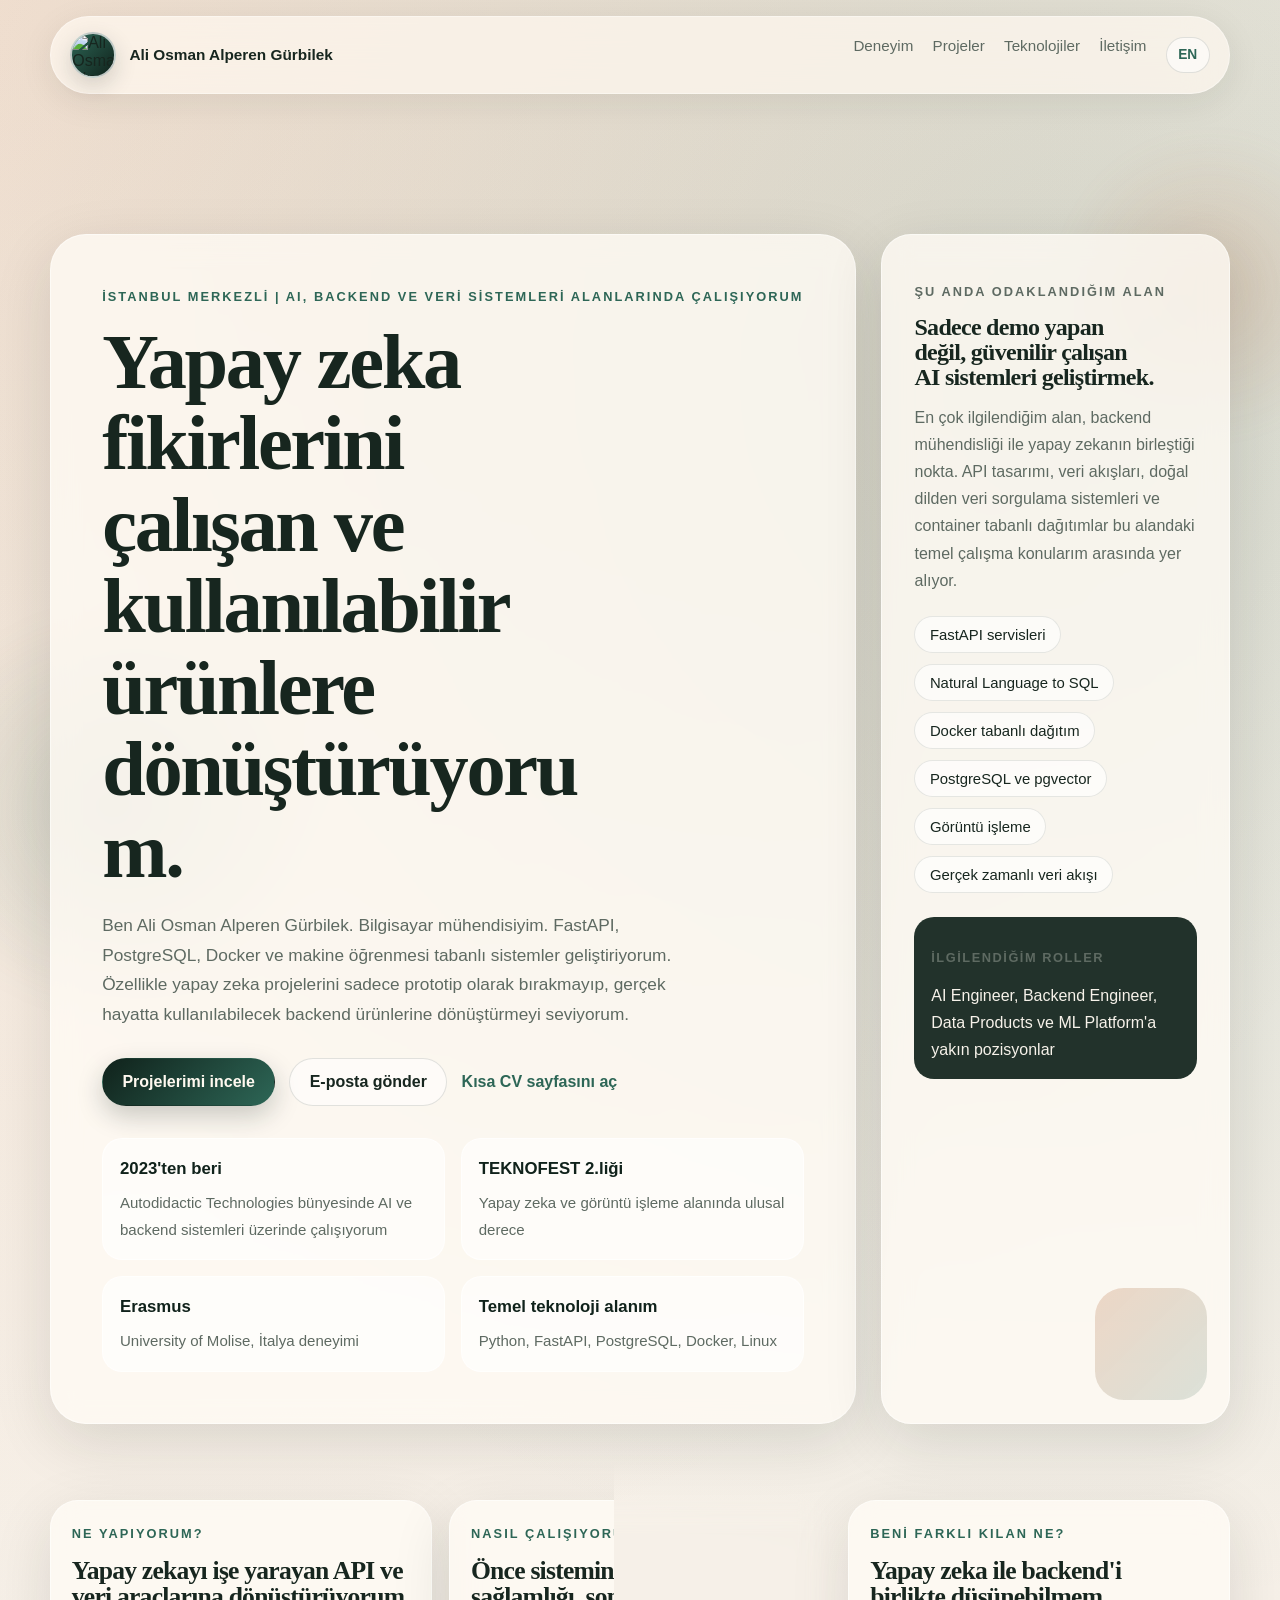
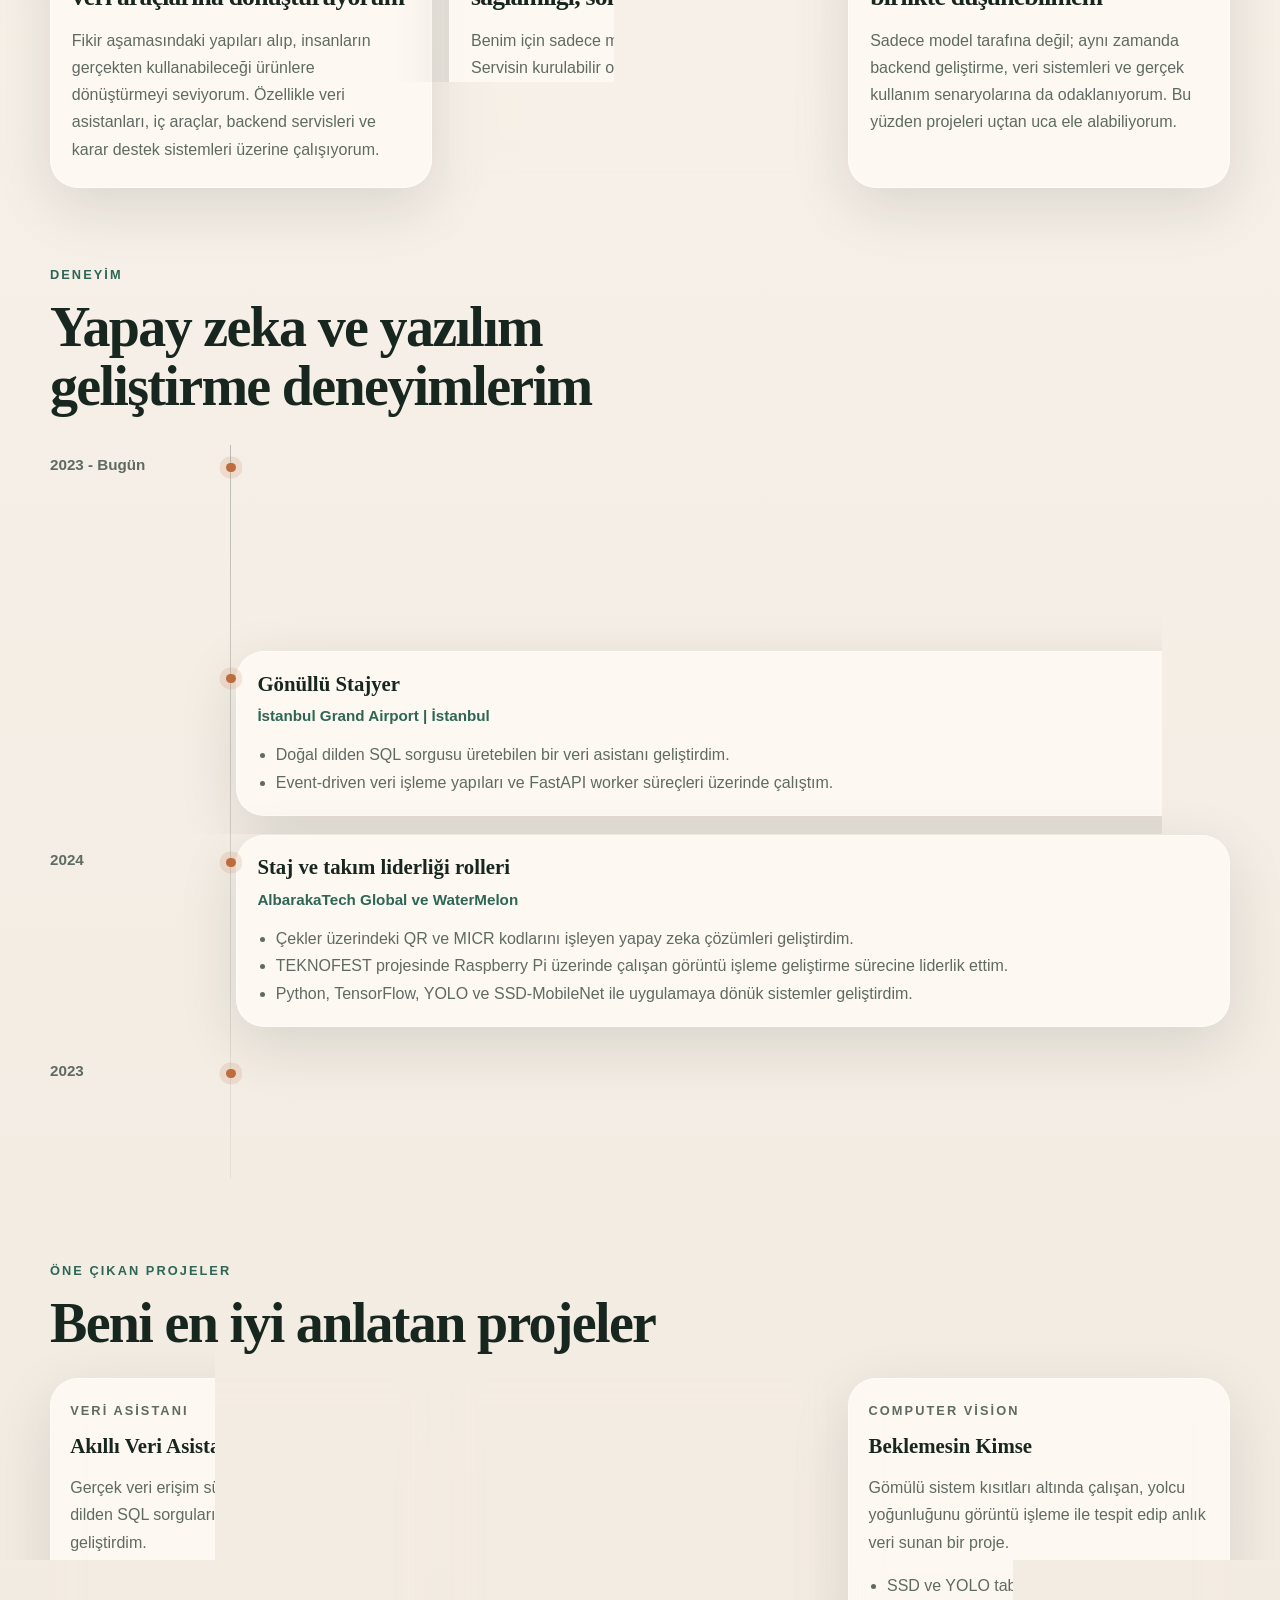
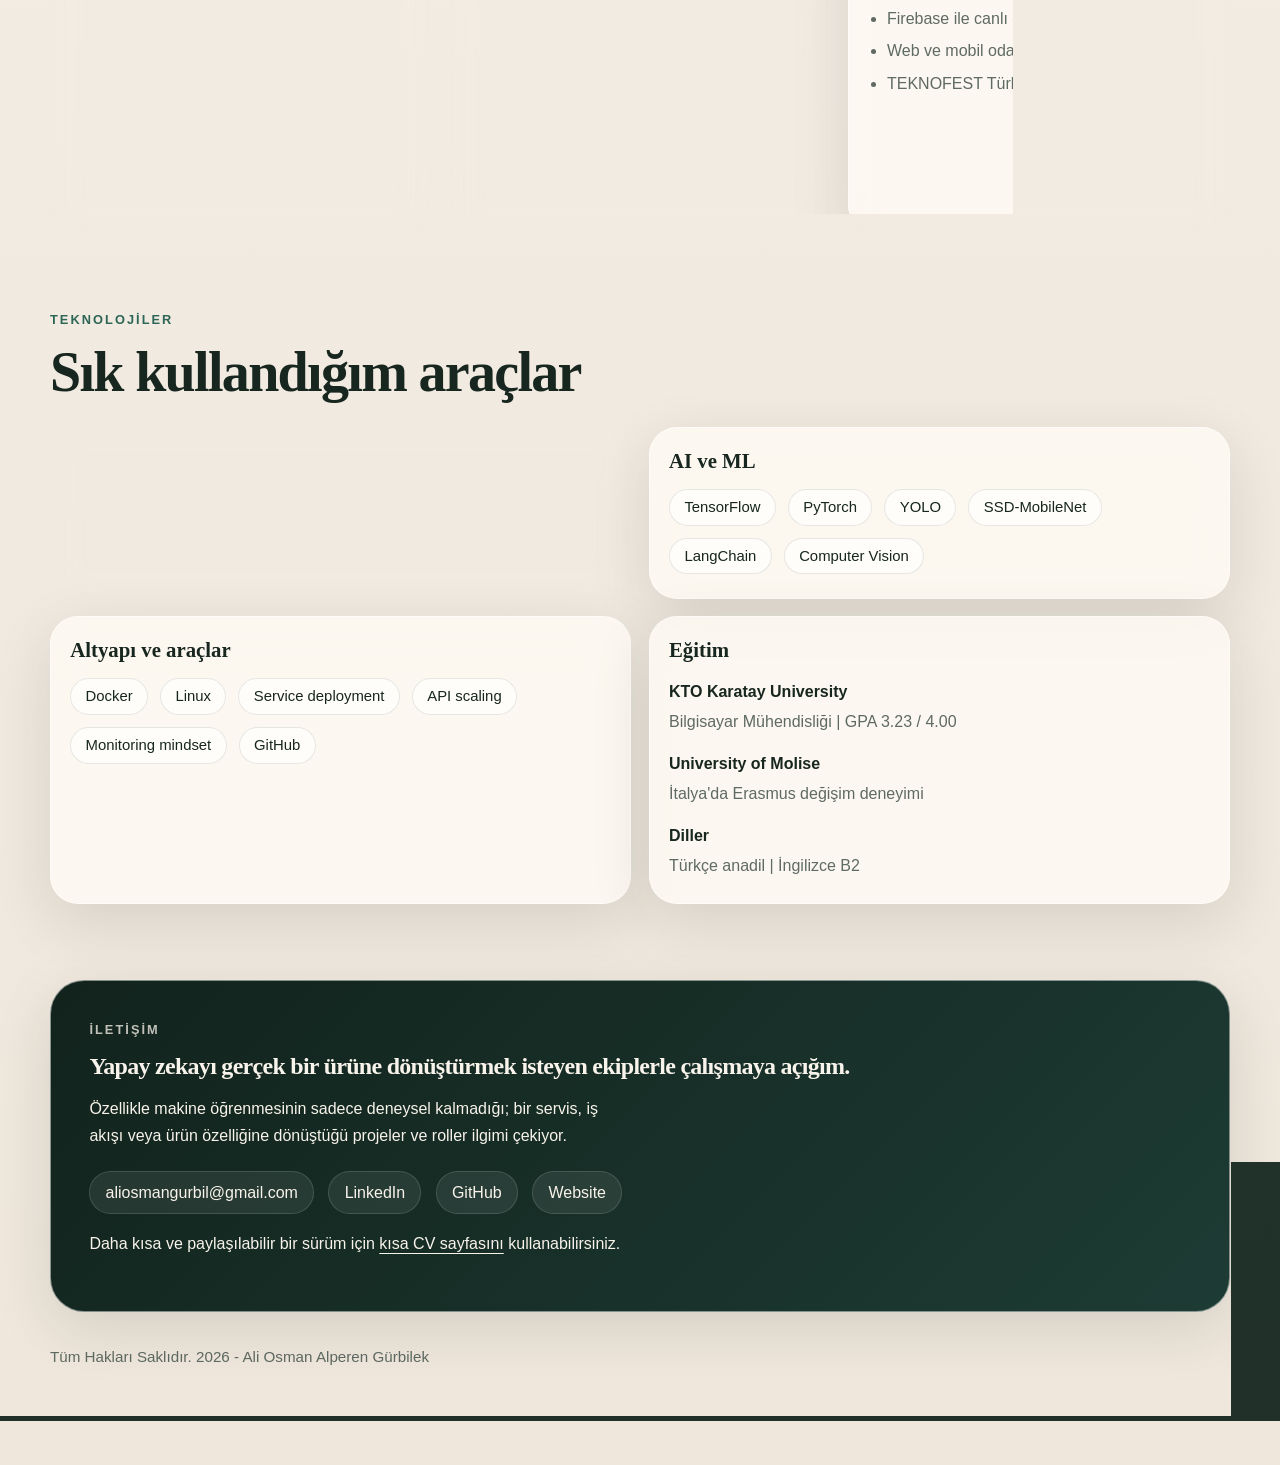
==== commit 931bce2c: "Add language selection feature with language notice and app.js" ====
--- a/index-tr.html
+++ b/index-tr.html
@@ -21,7 +21,7 @@
     <meta property="og:type" content="website">
     <meta property="og:url" content="https://aliosmangurbilek.online/index-tr.html">
     <link rel="alternate" hreflang="en" href="index.html">
-    <link rel="stylesheet" href="styles.css">
+    <link rel="stylesheet" href="styles.css?v=10">
   </head>
   <body>
     <div class="page-shell">
@@ -41,7 +41,7 @@
           <a href="#projects">Projeler</a>
           <a href="#stack">Teknolojiler</a>
           <a href="#contact">İletişim</a>
-          <a class="lang-pill" href="index.html" lang="en">EN</a>
+          <a class="lang-pill" href="index.html" lang="en" data-site-language="en">EN</a>
         </nav>
       </header>
 
@@ -230,7 +230,7 @@
                 <li>Docker ile paketlenip dağıtıldı</li>
               </ul>
               <div class="project-links">
-                <a class="project-link" href="https://avatar.aliosmangurbilek.online" target="_blank" rel="noreferrer">
+                <a class="project-link" href="https://kehanet.aliosmangurbilek.online " target="_blank" rel="noreferrer">
                   Canlı site
                 </a>
               </div>
@@ -331,5 +331,6 @@
         <p>Tüm Hakları Saklıdır. 2026 - Ali Osman Alperen Gürbilek</p>
       </footer>
     </div>
+    <script src="app.js?v=10" defer></script>
   </body>
 </html>
--- a/styles.css
+++ b/styles.css
@@ -64,6 +64,195 @@
   background: radial-gradient(circle, rgba(45, 102, 86, 0.16), transparent 70%);
 }
 
+.language-notice {
+  position: fixed;
+  right: 1.2rem;
+  bottom: 1.2rem;
+  z-index: 40;
+  width: min(calc(100% - 2rem), 22.75rem);
+  opacity: 0;
+  transform: translateY(18px) scale(0.98);
+  transition:
+    opacity 220ms ease,
+    transform 220ms ease;
+}
+
+.language-notice.is-visible {
+  opacity: 1;
+  transform: translateY(0) scale(1);
+}
+
+.language-notice-inner {
+  position: relative;
+  overflow: hidden;
+  padding: 0.95rem 0.95rem 0.92rem;
+  border: 1px solid rgba(255, 255, 255, 0.42);
+  border-radius: 22px;
+  background:
+    radial-gradient(circle at top right, rgba(189, 108, 61, 0.2), transparent 34%),
+    linear-gradient(145deg, rgba(17, 37, 29, 0.98), rgba(29, 68, 57, 0.96));
+  color: #f8f3eb;
+  box-shadow:
+    0 22px 60px rgba(16, 34, 27, 0.24),
+    inset 0 1px 0 rgba(255, 255, 255, 0.1);
+  backdrop-filter: blur(18px);
+}
+
+.language-notice-inner::before {
+  content: "";
+  position: absolute;
+  inset: auto auto -48px -38px;
+  width: 150px;
+  height: 150px;
+  border-radius: 50%;
+  background: radial-gradient(circle, rgba(255, 255, 255, 0.08), transparent 68%);
+  pointer-events: none;
+}
+
+.language-notice-close {
+  position: absolute;
+  top: 0.72rem;
+  right: 0.72rem;
+  width: 1.85rem;
+  height: 1.85rem;
+  border: 0;
+  border-radius: 999px;
+  background: rgba(255, 255, 255, 0.08);
+  color: rgba(248, 243, 235, 0.86);
+  font-size: 1.08rem;
+  line-height: 1;
+  cursor: pointer;
+}
+
+.language-notice-head {
+  display: flex;
+  align-items: center;
+  gap: 0.72rem;
+  margin-right: 2rem;
+}
+
+.language-notice-avatar-wrap {
+  position: relative;
+  width: 2.55rem;
+  height: 2.55rem;
+  flex-shrink: 0;
+}
+
+.language-notice-switchmark {
+  position: relative;
+  width: 100%;
+  height: 100%;
+  display: grid;
+  place-items: center;
+  border-radius: 0.95rem;
+  border: 1px solid rgba(255, 255, 255, 0.5);
+  background:
+    linear-gradient(145deg, rgba(255, 255, 255, 0.16), rgba(255, 255, 255, 0.04)),
+    linear-gradient(145deg, rgba(207, 123, 71, 0.32), rgba(45, 102, 86, 0.28));
+  box-shadow: 0 10px 28px rgba(16, 34, 27, 0.24);
+}
+
+.language-notice-switchmark::before {
+  content: "";
+  position: absolute;
+  inset: 0.32rem;
+  border-radius: 0.72rem;
+  border: 1px solid rgba(255, 255, 255, 0.1);
+  pointer-events: none;
+}
+
+.language-notice-switchmark-lang,
+.language-notice-switchmark-arrow {
+  position: absolute;
+  display: inline-flex;
+  align-items: center;
+  justify-content: center;
+}
+
+.language-notice-switchmark-lang {
+  min-width: 1rem;
+  min-height: 1rem;
+  padding: 0.08rem 0.14rem;
+  border-radius: 999px;
+  background: rgba(17, 37, 29, 0.52);
+  color: #fff8ef;
+  font-size: 0.48rem;
+  font-weight: 800;
+  letter-spacing: 0.05em;
+  line-height: 1;
+}
+
+.language-notice-switchmark-lang-tr {
+  top: 0.24rem;
+  left: 0.22rem;
+}
+
+.language-notice-switchmark-lang-en {
+  right: 0.22rem;
+  bottom: 0.24rem;
+}
+
+.language-notice-switchmark-arrow {
+  color: rgba(248, 243, 235, 0.86);
+  font-size: 0.68rem;
+  font-weight: 700;
+  inset: 0;
+}
+
+.language-notice-kicker {
+  margin: 0;
+  color: rgba(248, 243, 235, 0.68);
+  font-size: 0.66rem;
+  font-weight: 800;
+  letter-spacing: 0.16em;
+  text-transform: uppercase;
+}
+
+.language-notice h2 {
+  margin: 0.72rem 0 0;
+  font-family: var(--display-font);
+  font-size: 1.2rem;
+  line-height: 1.08;
+}
+
+.language-notice-copy {
+  margin: 0.55rem 0 0;
+  color: rgba(248, 243, 235, 0.8);
+  font-size: 0.84rem;
+  line-height: 1.55;
+}
+
+.language-notice-actions {
+  display: grid;
+  grid-template-columns: repeat(2, minmax(0, 1fr));
+  gap: 0.5rem;
+  margin-top: 0.85rem;
+}
+
+.language-notice .button {
+  min-height: 2.35rem;
+  padding: 0.62rem 0.82rem;
+  font-size: 0.82rem;
+  white-space: nowrap;
+}
+
+.language-notice-secondary {
+  display: inline-flex;
+  align-items: center;
+  justify-content: center;
+  min-height: 2.35rem;
+  padding: 0.62rem 0.82rem;
+  border: 1px solid rgba(248, 243, 235, 0.16);
+  border-radius: 999px;
+  background: rgba(255, 255, 255, 0.06);
+  color: #f8f3eb;
+  font: inherit;
+  font-size: 0.82rem;
+  font-weight: 700;
+  white-space: nowrap;
+  cursor: pointer;
+}
+
 a {
   color: inherit;
   text-decoration: none;
@@ -231,8 +420,8 @@
 }
 
 .hero h1 {
-  max-width: 12ch;
-  font-size: clamp(2.65rem, 6.9vw, 5.45rem);
+  max-width: 13ch;
+  font-size: clamp(2.35rem, 6.2vw, 4.9rem);
 }
 
 .hero-text {
@@ -712,8 +901,8 @@
   }
 
   .hero h1 {
-    max-width: 11ch;
-    font-size: clamp(2.2rem, 11vw, 3.55rem);
+    max-width: 12ch;
+    font-size: clamp(2rem, 9.6vw, 3.2rem);
   }
 
   .hero-metrics {
@@ -723,6 +912,17 @@
   .section {
     margin-top: 3.6rem;
   }
+
+  .language-notice {
+    right: 0.5rem;
+    bottom: 0.5rem;
+    width: min(calc(100% - 1rem), 22.75rem);
+  }
+
+  .language-notice-inner {
+    border-radius: 22px;
+  }
+
 }
 
 @media (prefers-reduced-motion: reduce) {
@@ -740,4 +940,8 @@
   .site-nav a::after {
     transition: none;
   }
-}
+
+  .language-notice {
+    transition: none;
+  }
+}
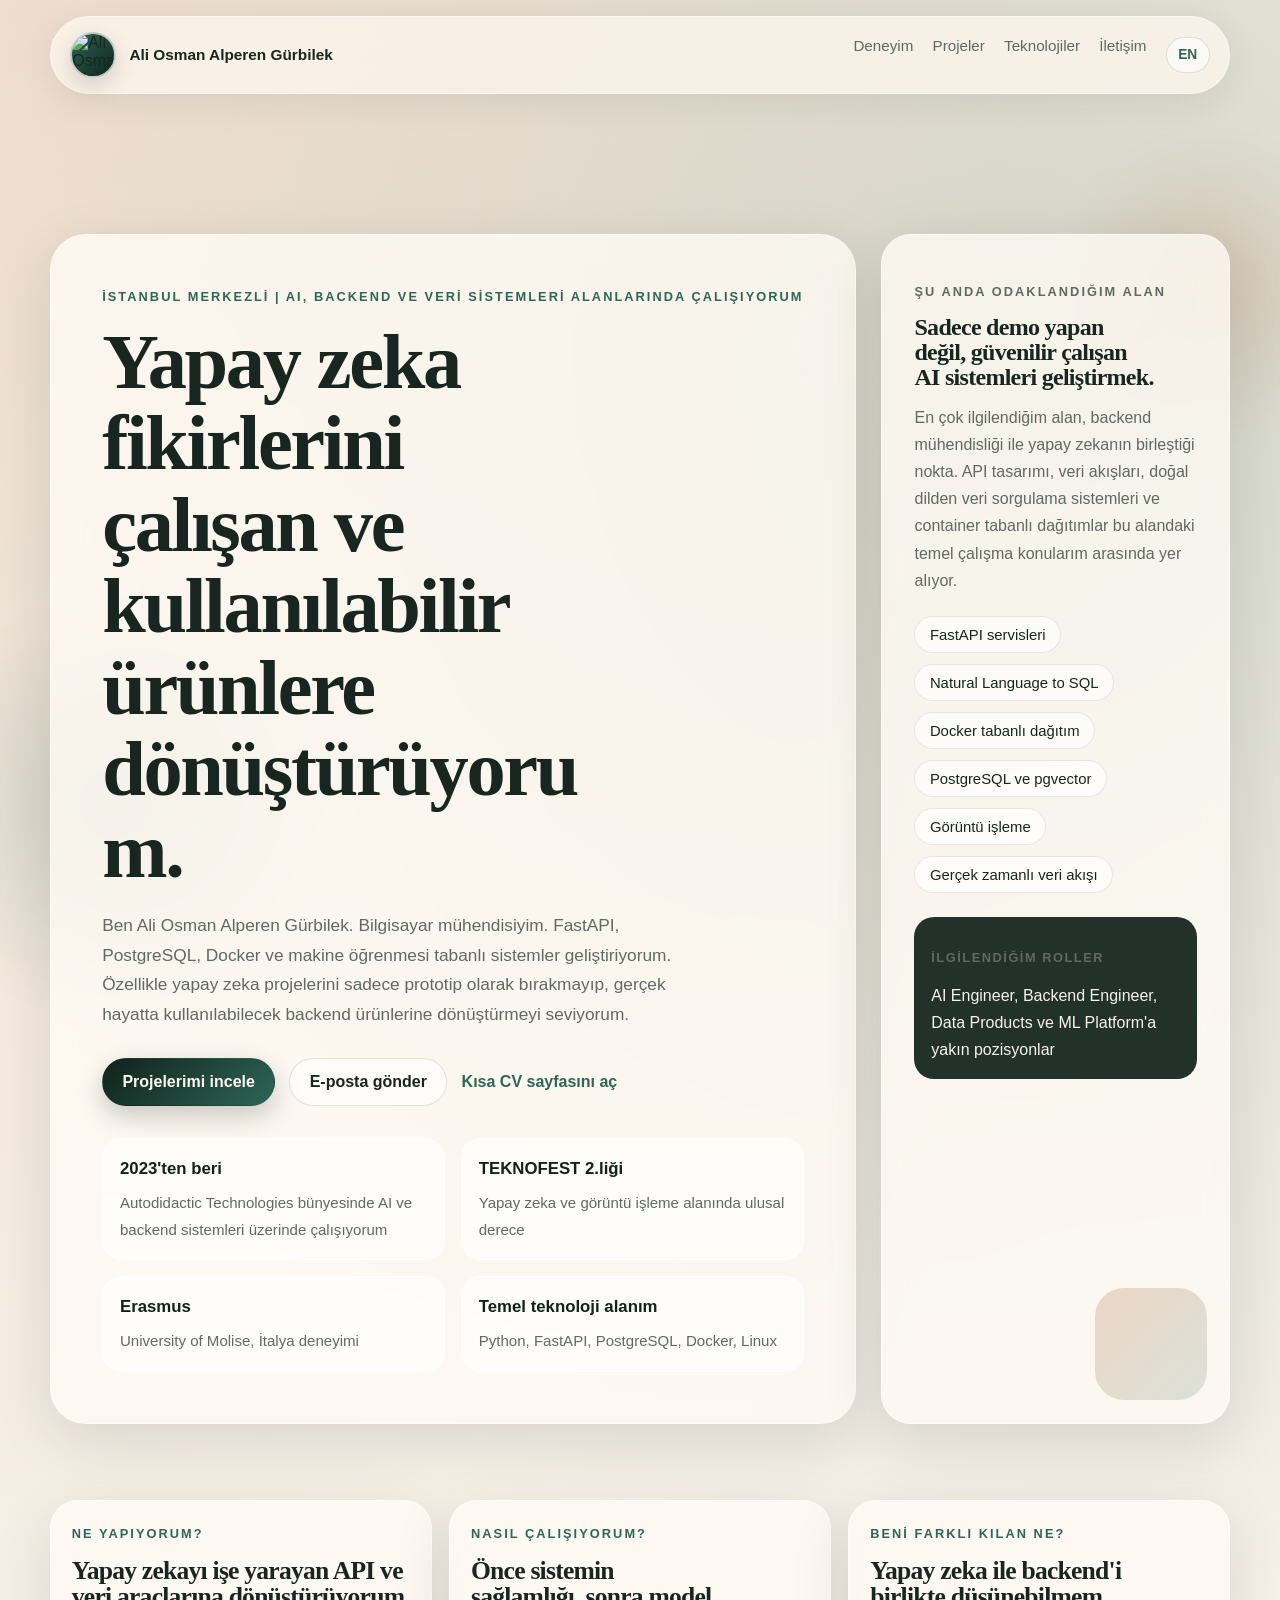
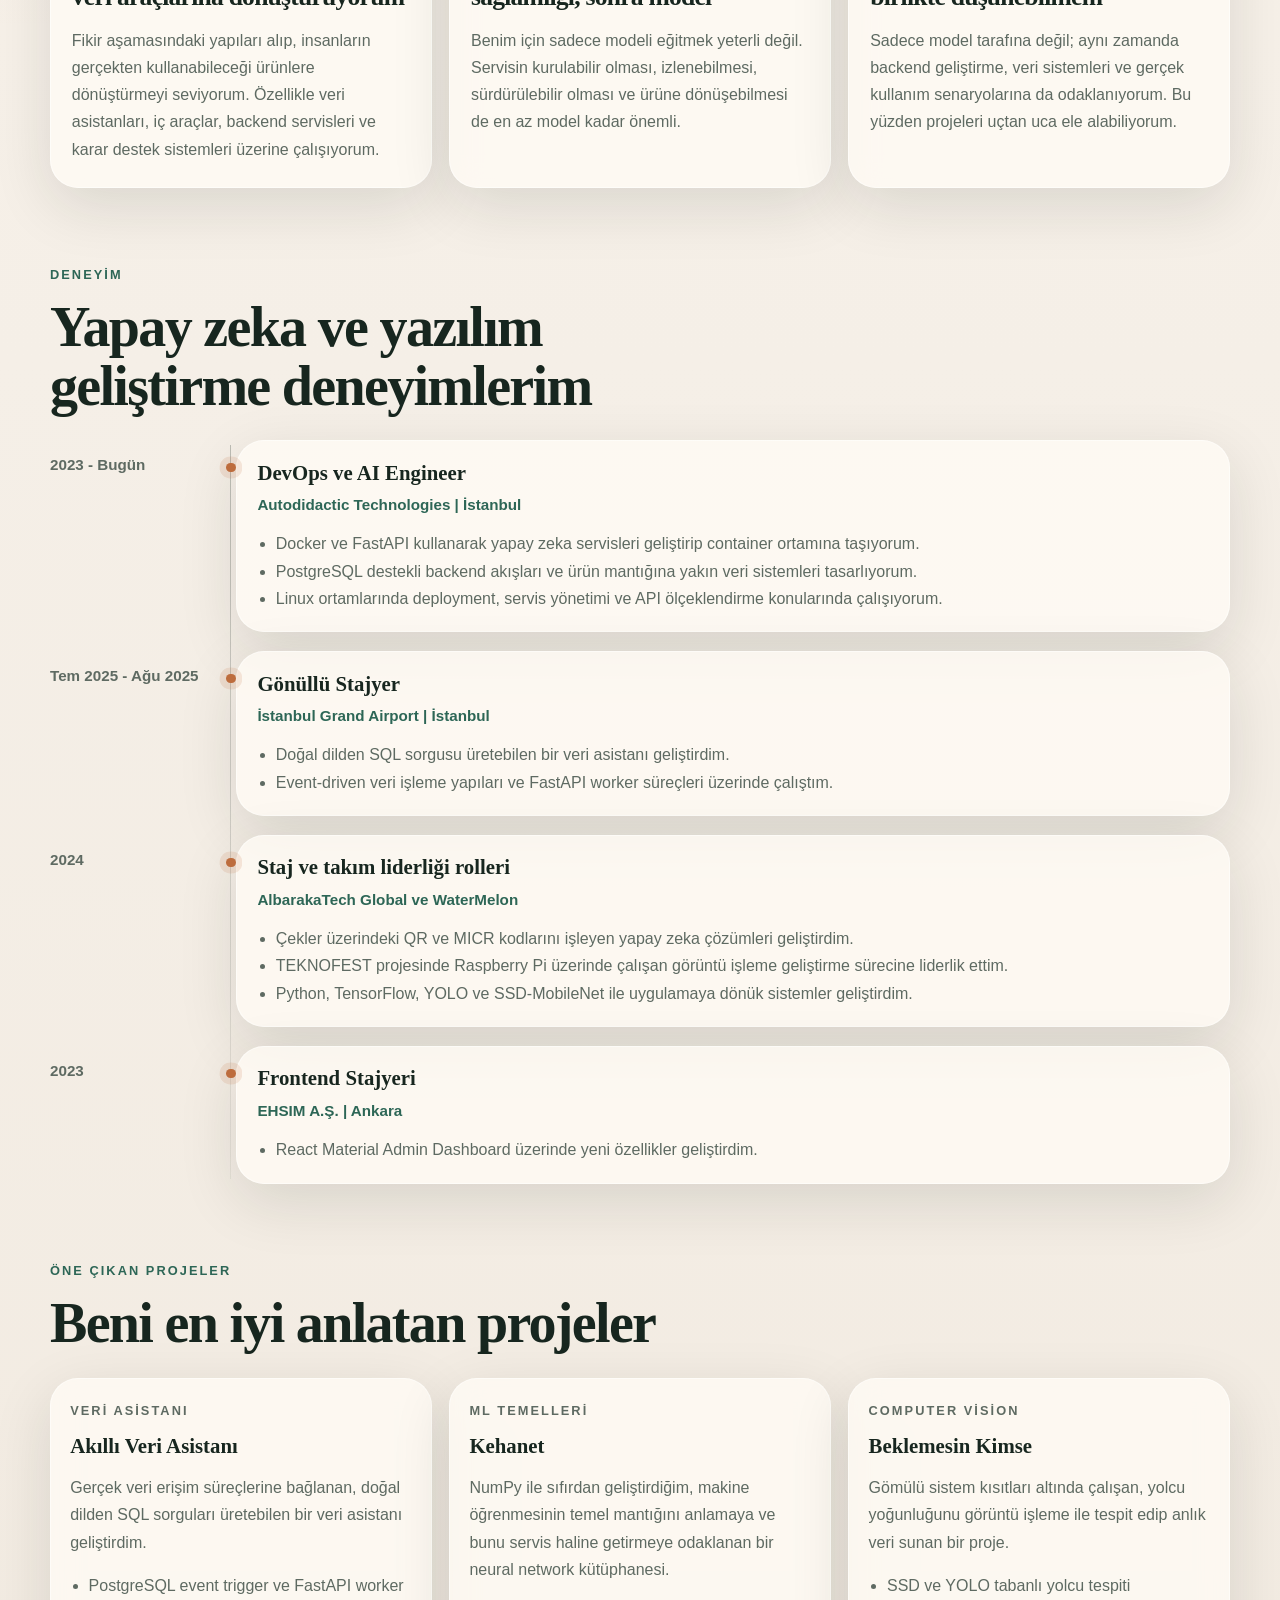
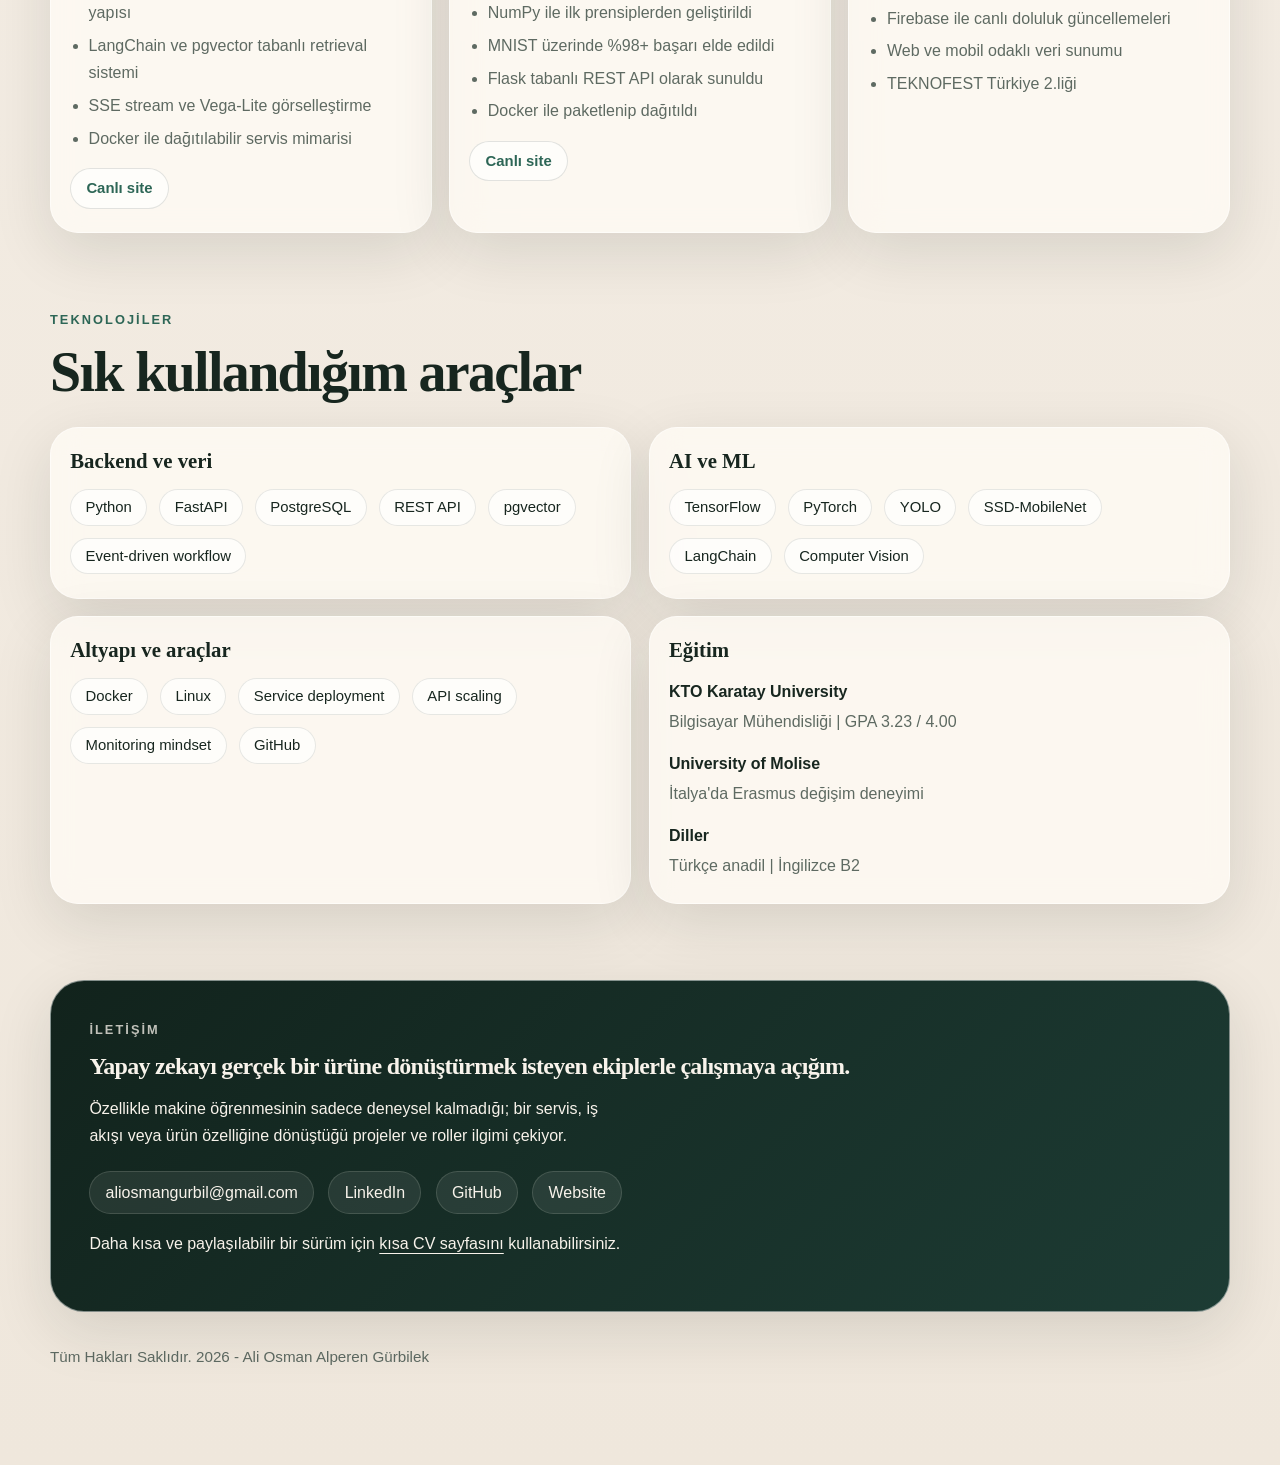
==== commit d80873d4: "Implement language notice feature with event handling and styling updates" ====
--- a/index-tr.html
+++ b/index-tr.html
@@ -21,7 +21,7 @@
     <meta property="og:type" content="website">
     <meta property="og:url" content="https://aliosmangurbilek.online/index-tr.html">
     <link rel="alternate" hreflang="en" href="index.html">
-    <link rel="stylesheet" href="styles.css?v=10">
+    <link rel="stylesheet" href="styles.css?v=11">
   </head>
   <body>
     <div class="page-shell">
@@ -331,6 +331,6 @@
         <p>Tüm Hakları Saklıdır. 2026 - Ali Osman Alperen Gürbilek</p>
       </footer>
     </div>
-    <script src="app.js?v=10" defer></script>
+    <script src="app.js?v=11" defer></script>
   </body>
 </html>
--- a/styles.css
+++ b/styles.css
@@ -879,21 +879,48 @@
     top: 0.55rem;
     flex-direction: column;
     align-items: flex-start;
-    border-radius: 28px;
+    gap: 0.95rem;
+    padding: 0.85rem 0.9rem 0.95rem;
+    border-radius: 26px;
   }
 
   .brand {
     width: 100%;
+    gap: 0.72rem;
   }
 
   .brand-text {
     white-space: normal;
+    font-size: 0.9rem;
   }
 
   .site-nav {
     width: 100%;
-    justify-content: flex-start;
-    gap: 0.9rem 1rem;
+    display: grid;
+    grid-template-columns: repeat(2, minmax(0, 1fr));
+    gap: 0.55rem;
+  }
+
+  .site-nav a {
+    display: inline-flex;
+    align-items: center;
+    justify-content: center;
+    min-height: 2.45rem;
+    padding: 0.58rem 0.75rem;
+    border: 1px solid rgba(23, 38, 31, 0.1);
+    border-radius: 999px;
+    background: rgba(255, 255, 255, 0.42);
+    text-align: center;
+  }
+
+  .site-nav a::after {
+    display: none;
+  }
+
+  .site-nav a.lang-pill {
+    justify-self: start;
+    min-width: 3rem;
+    padding-inline: 0.95rem;
   }
 
   .hero {
@@ -914,15 +941,27 @@
   }
 
   .language-notice {
+    left: 0.5rem;
     right: 0.5rem;
-    bottom: 0.5rem;
-    width: min(calc(100% - 1rem), 22.75rem);
+    bottom: max(0.65rem, env(safe-area-inset-bottom));
+    width: auto;
+    z-index: 90;
   }
 
   .language-notice-inner {
     border-radius: 22px;
   }
 
+}
+
+@media (max-width: 430px) {
+  .site-nav {
+    grid-template-columns: 1fr;
+  }
+
+  .site-nav a.lang-pill {
+    justify-self: stretch;
+  }
 }
 
 @media (prefers-reduced-motion: reduce) {
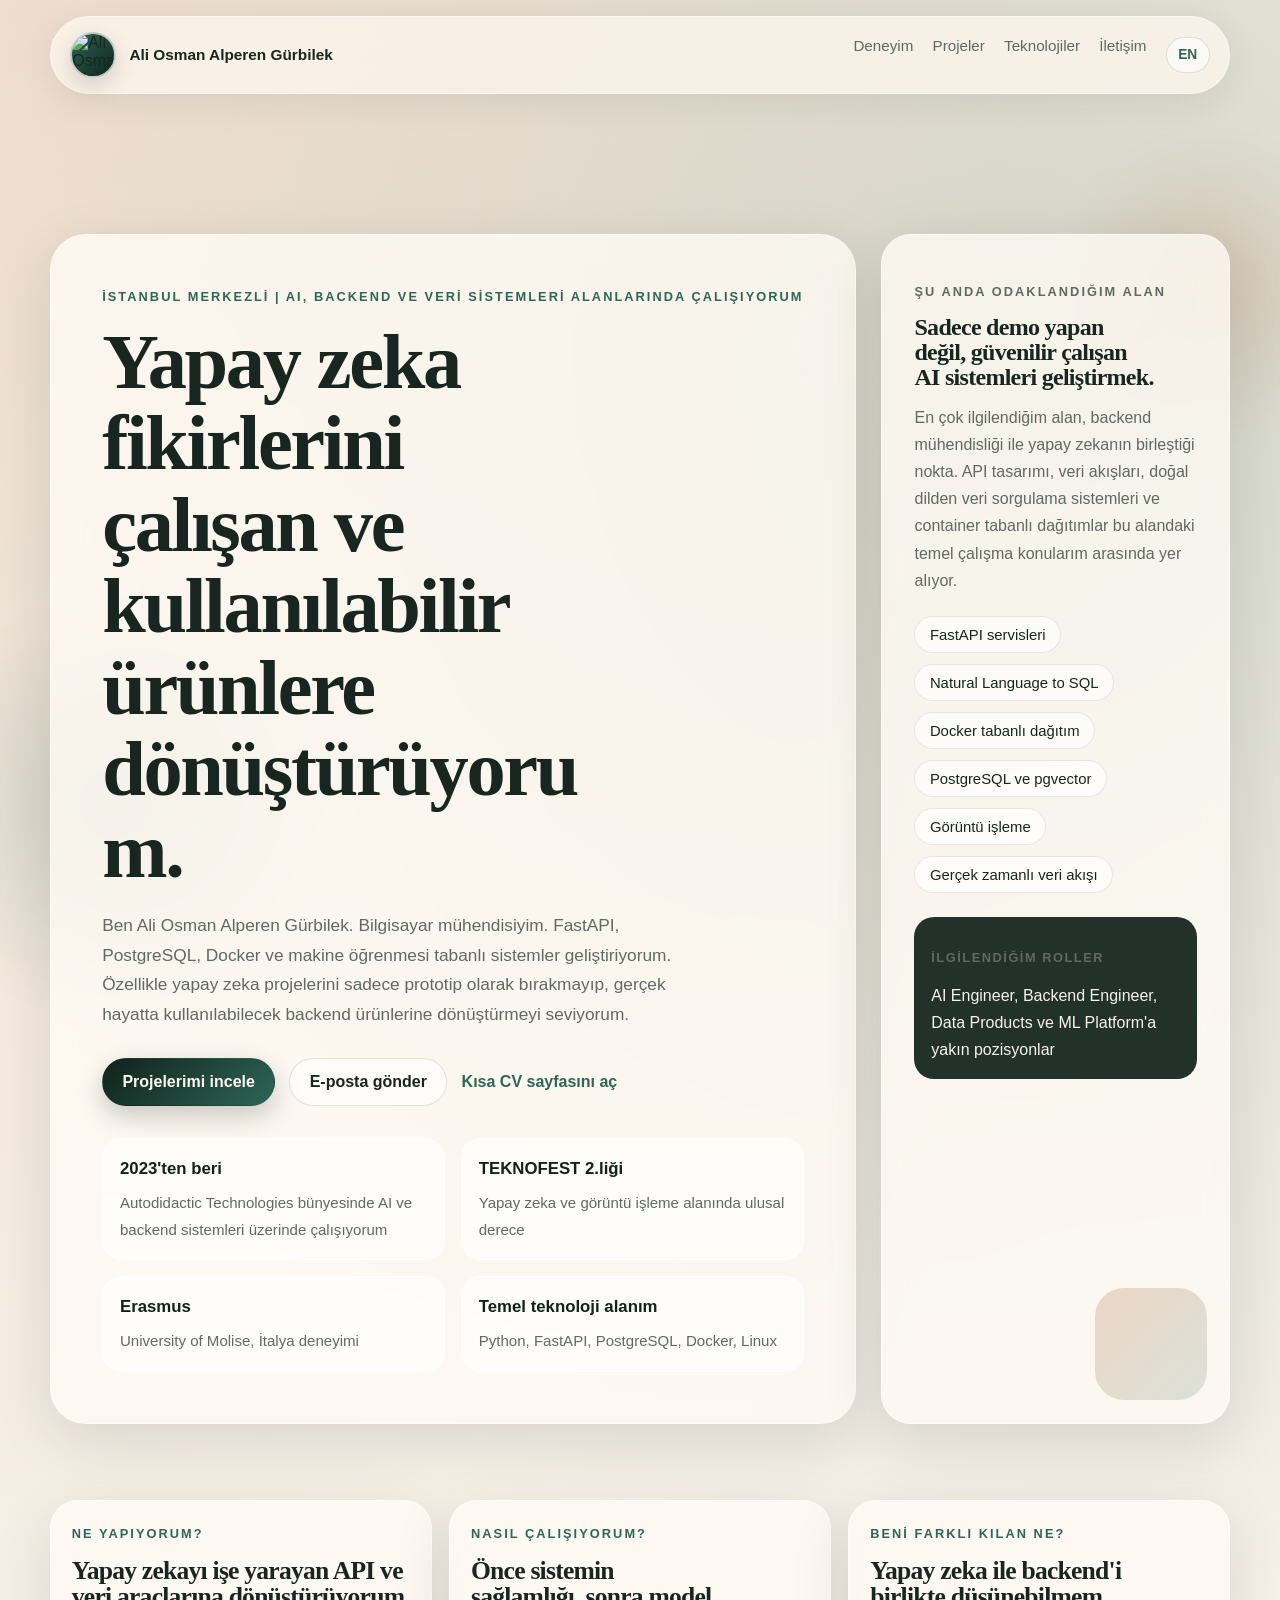
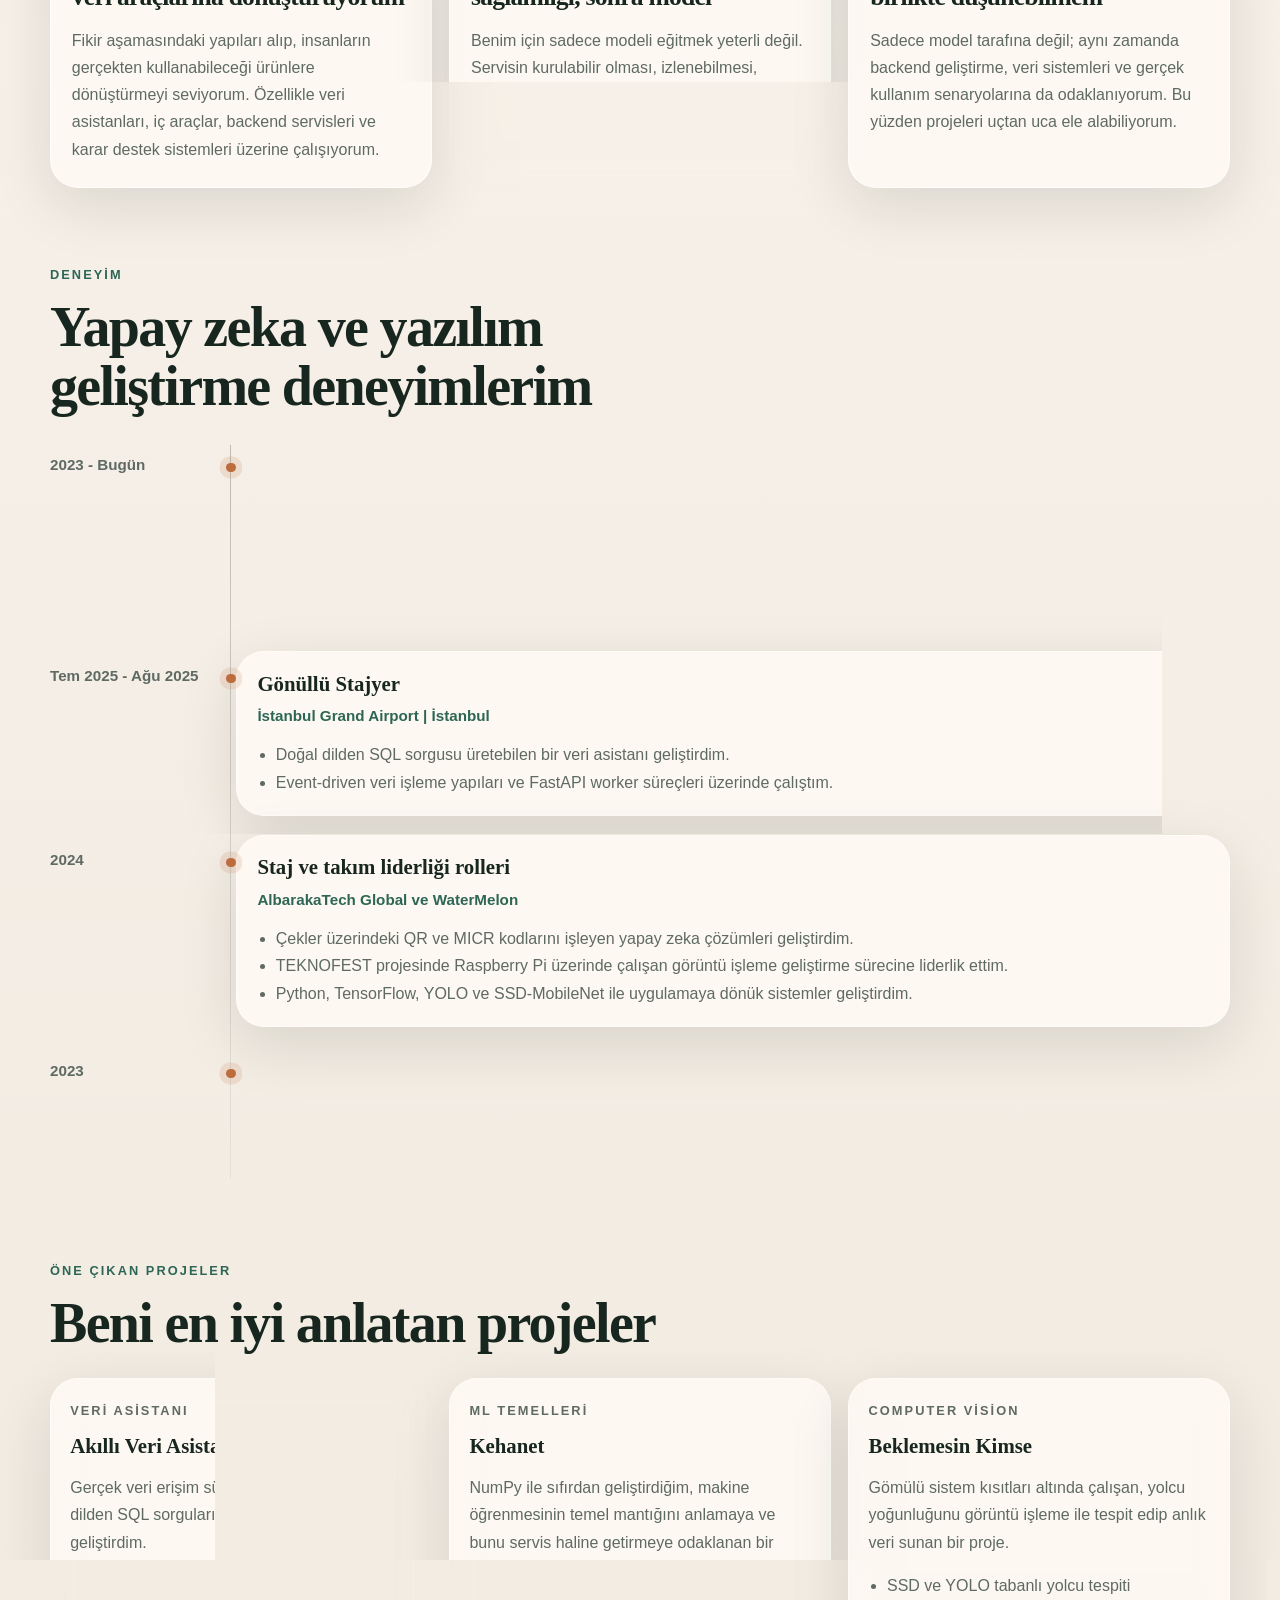
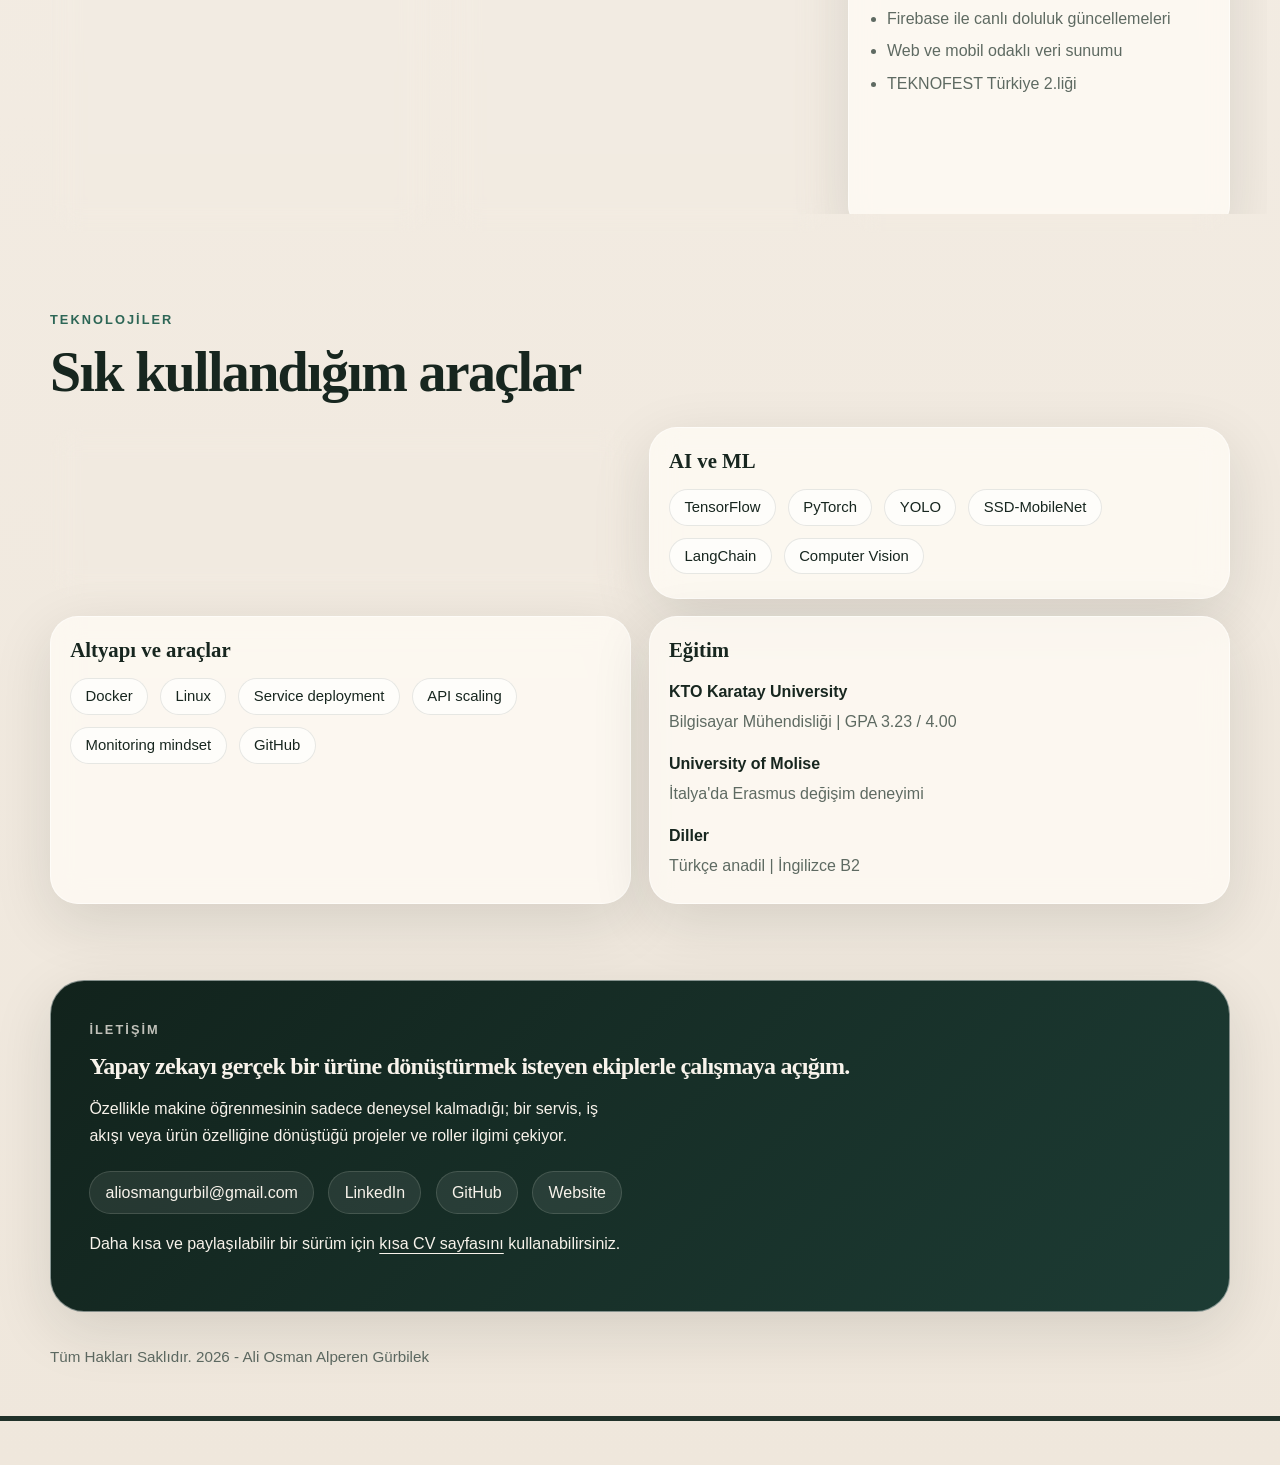
==== commit 6289909a: "Update stylesheet version and enhance site navigation styles" ====
--- a/index-tr.html
+++ b/index-tr.html
@@ -21,7 +21,7 @@
     <meta property="og:type" content="website">
     <meta property="og:url" content="https://aliosmangurbilek.online/index-tr.html">
     <link rel="alternate" hreflang="en" href="index.html">
-    <link rel="stylesheet" href="styles.css?v=11">
+    <link rel="stylesheet" href="styles.css?v=12">
   </head>
   <body>
     <div class="page-shell">
--- a/styles.css
+++ b/styles.css
@@ -879,8 +879,8 @@
     top: 0.55rem;
     flex-direction: column;
     align-items: flex-start;
-    gap: 0.95rem;
-    padding: 0.85rem 0.9rem 0.95rem;
+    gap: 0.72rem;
+    padding: 0.78rem 0.82rem 0.84rem;
     border-radius: 26px;
   }
 
@@ -896,21 +896,33 @@
 
   .site-nav {
     width: 100%;
-    display: grid;
-    grid-template-columns: repeat(2, minmax(0, 1fr));
-    gap: 0.55rem;
+    display: flex;
+    flex-wrap: nowrap;
+    justify-content: flex-start;
+    gap: 0.5rem;
+    overflow-x: auto;
+    overscroll-behavior-x: contain;
+    -webkit-overflow-scrolling: touch;
+    padding-bottom: 0.12rem;
+    scrollbar-width: none;
+  }
+
+  .site-nav::-webkit-scrollbar {
+    display: none;
   }
 
   .site-nav a {
     display: inline-flex;
     align-items: center;
     justify-content: center;
-    min-height: 2.45rem;
-    padding: 0.58rem 0.75rem;
+    flex: 0 0 auto;
+    min-height: 2.2rem;
+    padding: 0.48rem 0.78rem;
     border: 1px solid rgba(23, 38, 31, 0.1);
     border-radius: 999px;
     background: rgba(255, 255, 255, 0.42);
     text-align: center;
+    white-space: nowrap;
   }
 
   .site-nav a::after {
@@ -918,9 +930,8 @@
   }
 
   .site-nav a.lang-pill {
-    justify-self: start;
-    min-width: 3rem;
-    padding-inline: 0.95rem;
+    min-width: 2.8rem;
+    padding-inline: 0.82rem;
   }
 
   .hero {
@@ -954,16 +965,6 @@
 
 }
 
-@media (max-width: 430px) {
-  .site-nav {
-    grid-template-columns: 1fr;
-  }
-
-  .site-nav a.lang-pill {
-    justify-self: stretch;
-  }
-}
-
 @media (prefers-reduced-motion: reduce) {
   html {
     scroll-behavior: auto;
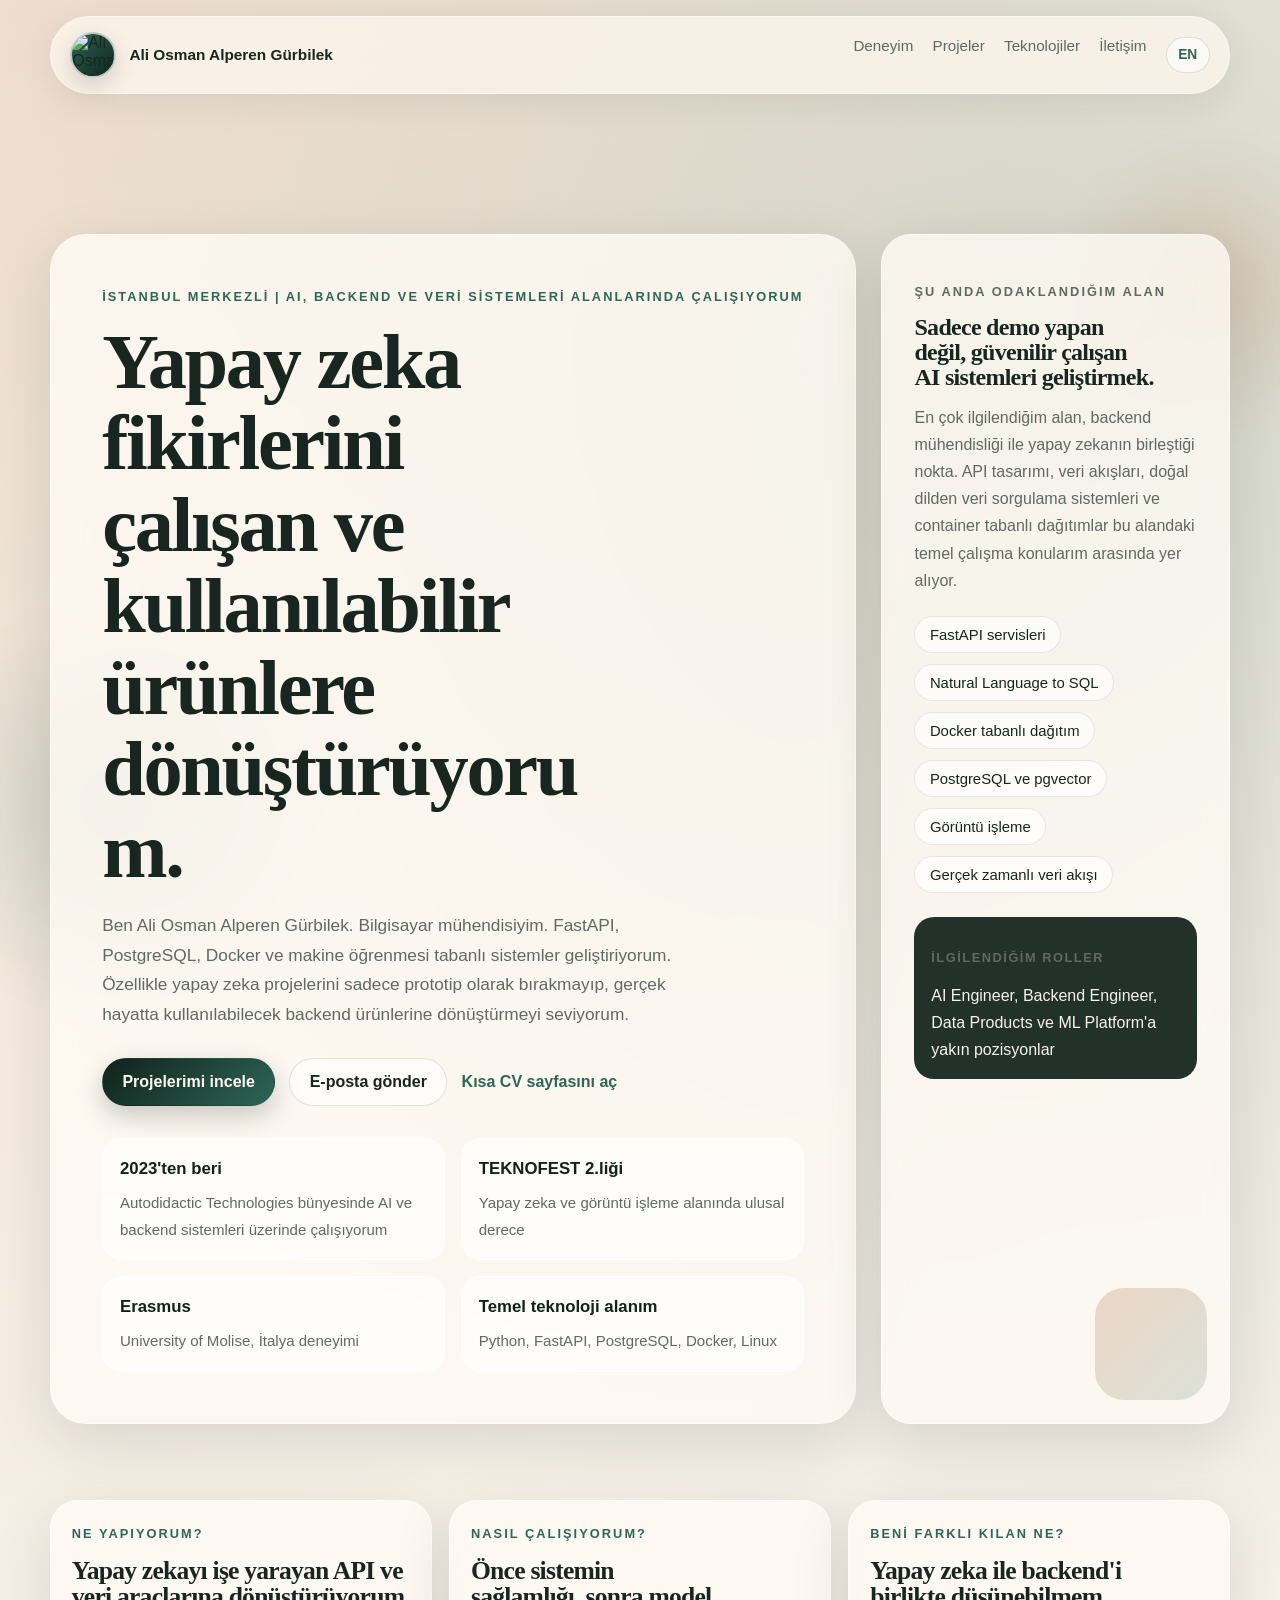
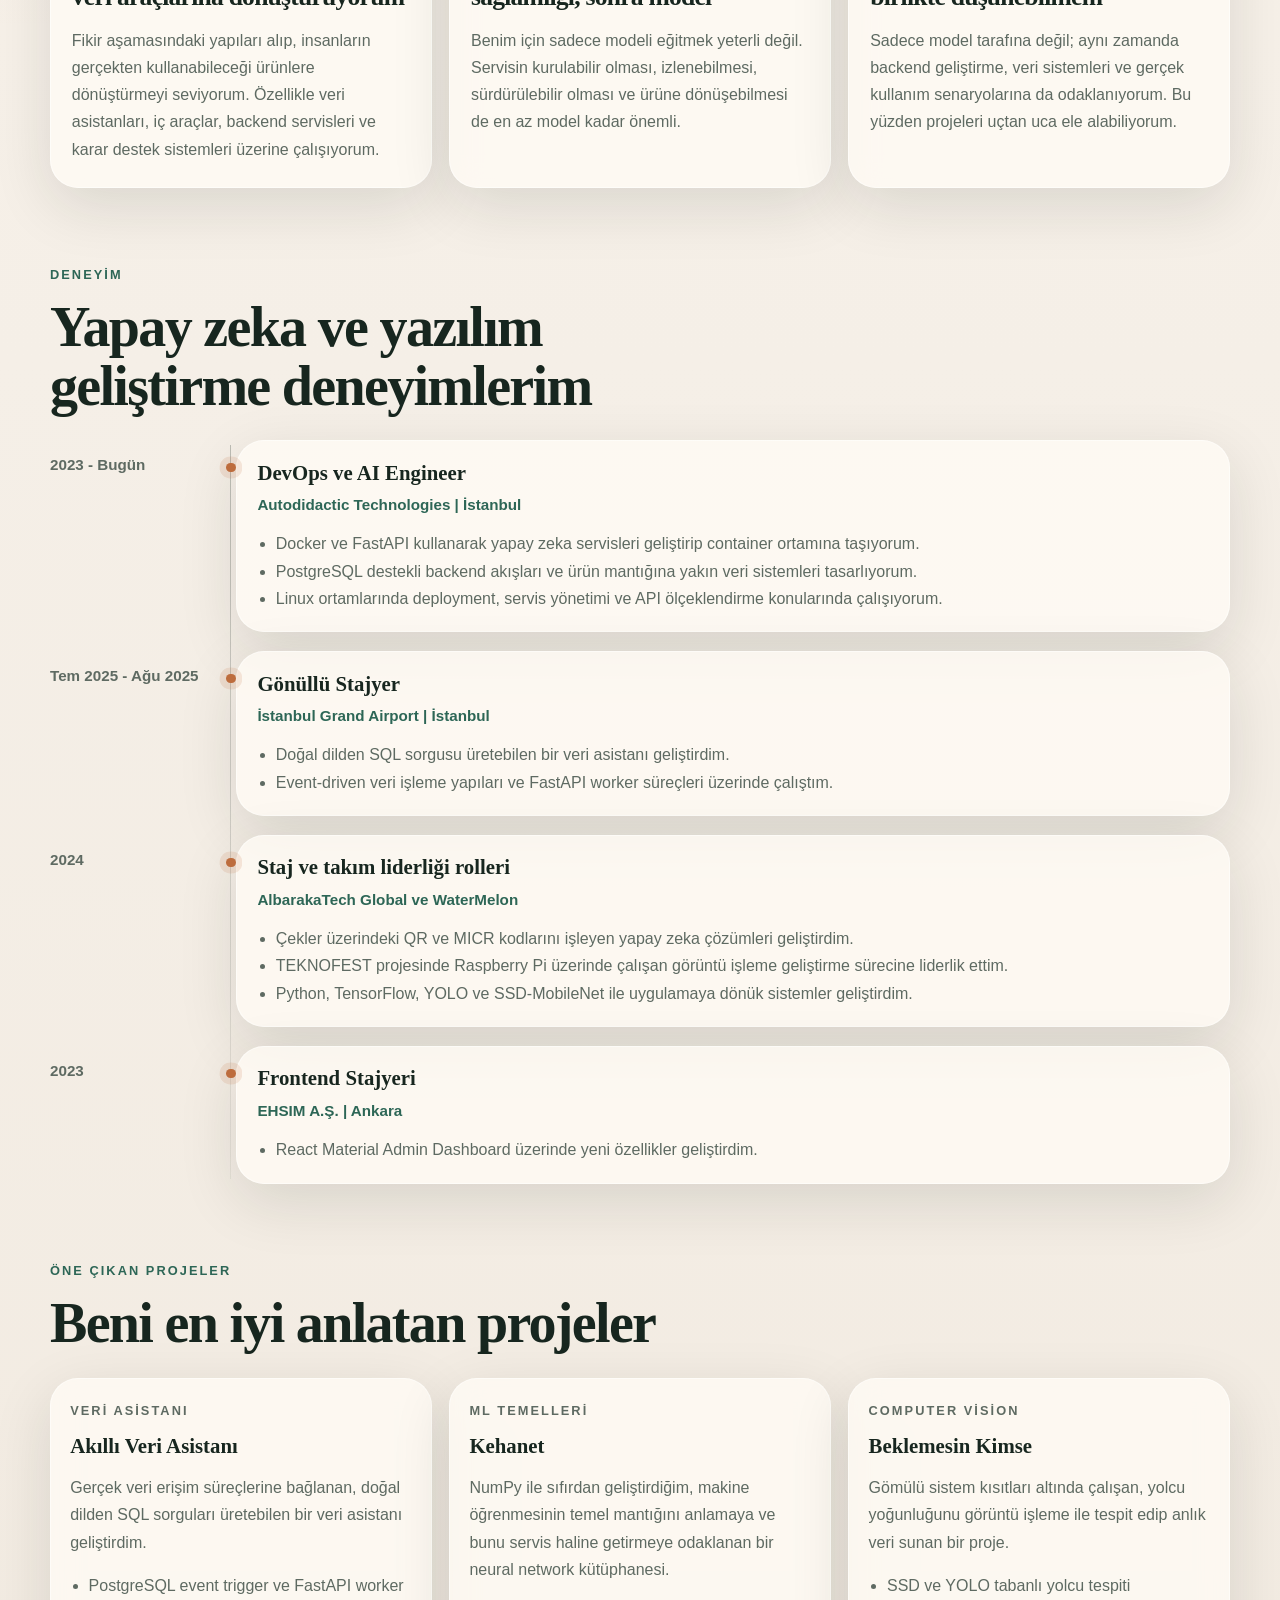
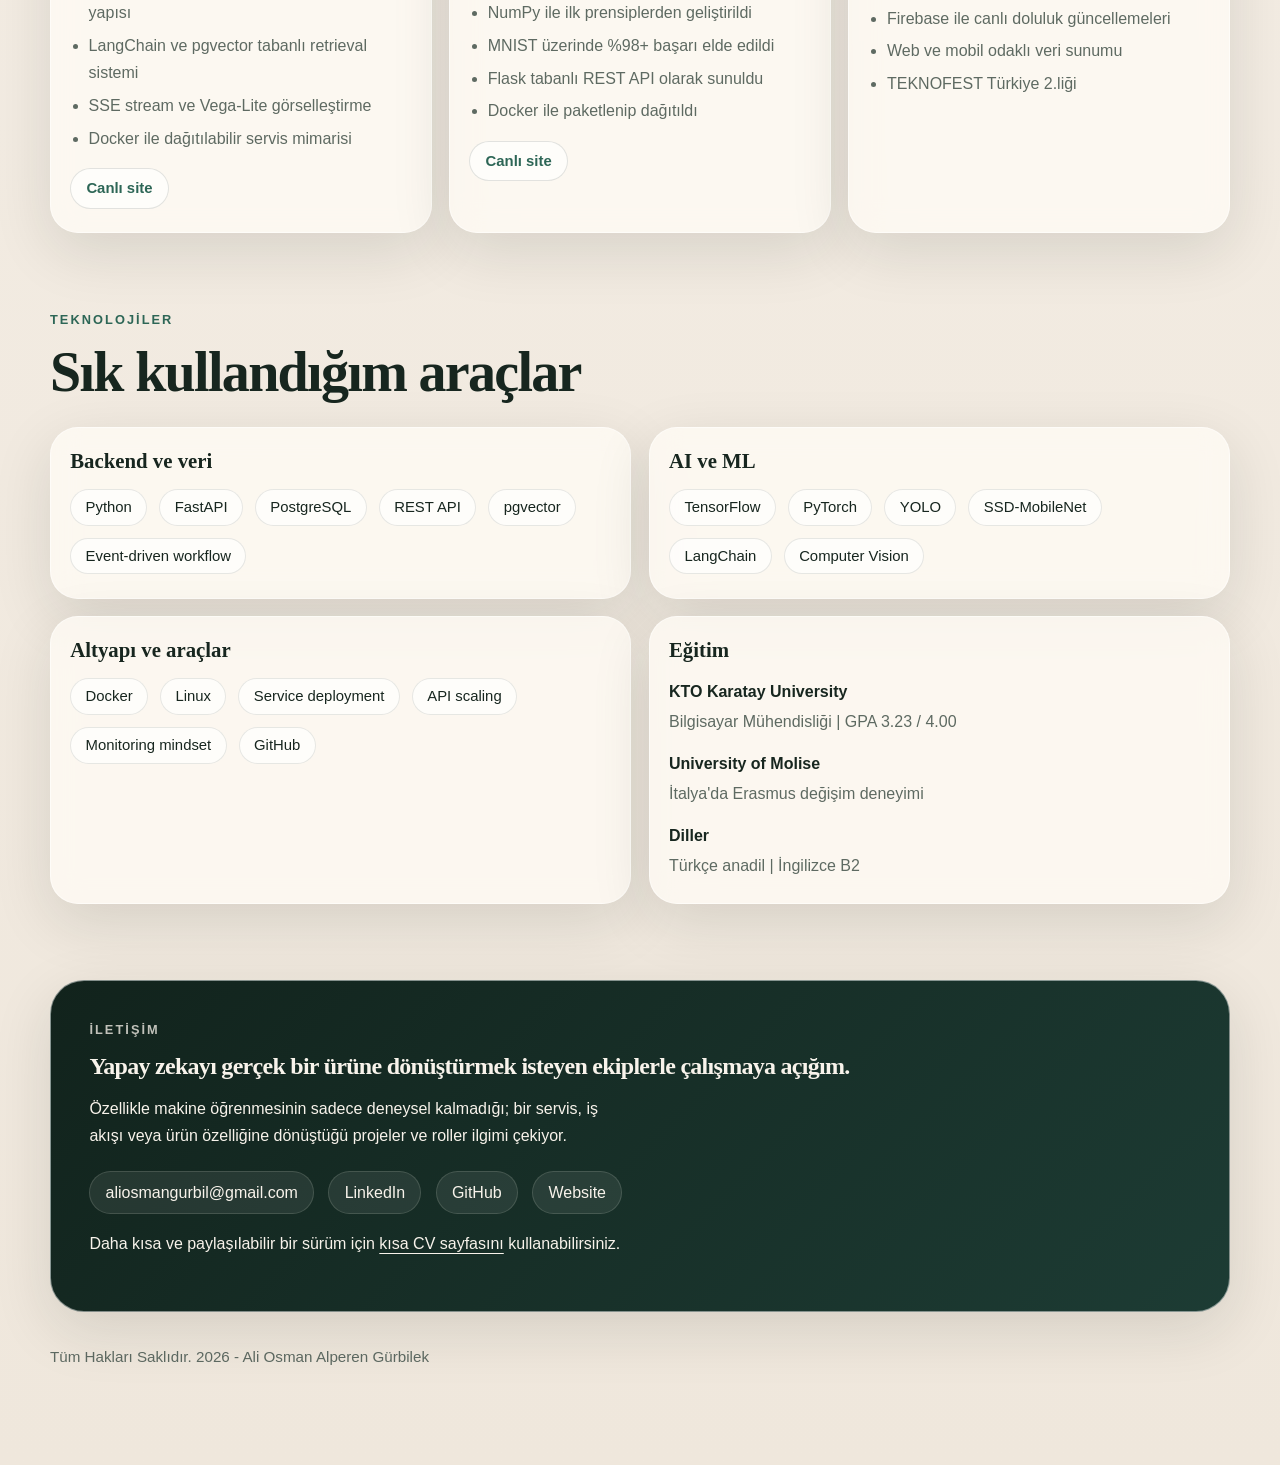
==== commit a5db0a2e: "Refactor language notice functionality and update stylesheet version" ====
--- a/index-tr.html
+++ b/index-tr.html
@@ -21,7 +21,7 @@
     <meta property="og:type" content="website">
     <meta property="og:url" content="https://aliosmangurbilek.online/index-tr.html">
     <link rel="alternate" hreflang="en" href="index.html">
-    <link rel="stylesheet" href="styles.css?v=12">
+    <link rel="stylesheet" href="styles.css?v=13">
   </head>
   <body>
     <div class="page-shell">
@@ -41,7 +41,7 @@
           <a href="#projects">Projeler</a>
           <a href="#stack">Teknolojiler</a>
           <a href="#contact">İletişim</a>
-          <a class="lang-pill" href="index.html" lang="en" data-site-language="en">EN</a>
+          <a class="lang-pill" href="index.html" lang="en">EN</a>
         </nav>
       </header>
 
@@ -331,6 +331,6 @@
         <p>Tüm Hakları Saklıdır. 2026 - Ali Osman Alperen Gürbilek</p>
       </footer>
     </div>
-    <script src="app.js?v=11" defer></script>
+    <script src="app.js?v=13" defer></script>
   </body>
 </html>
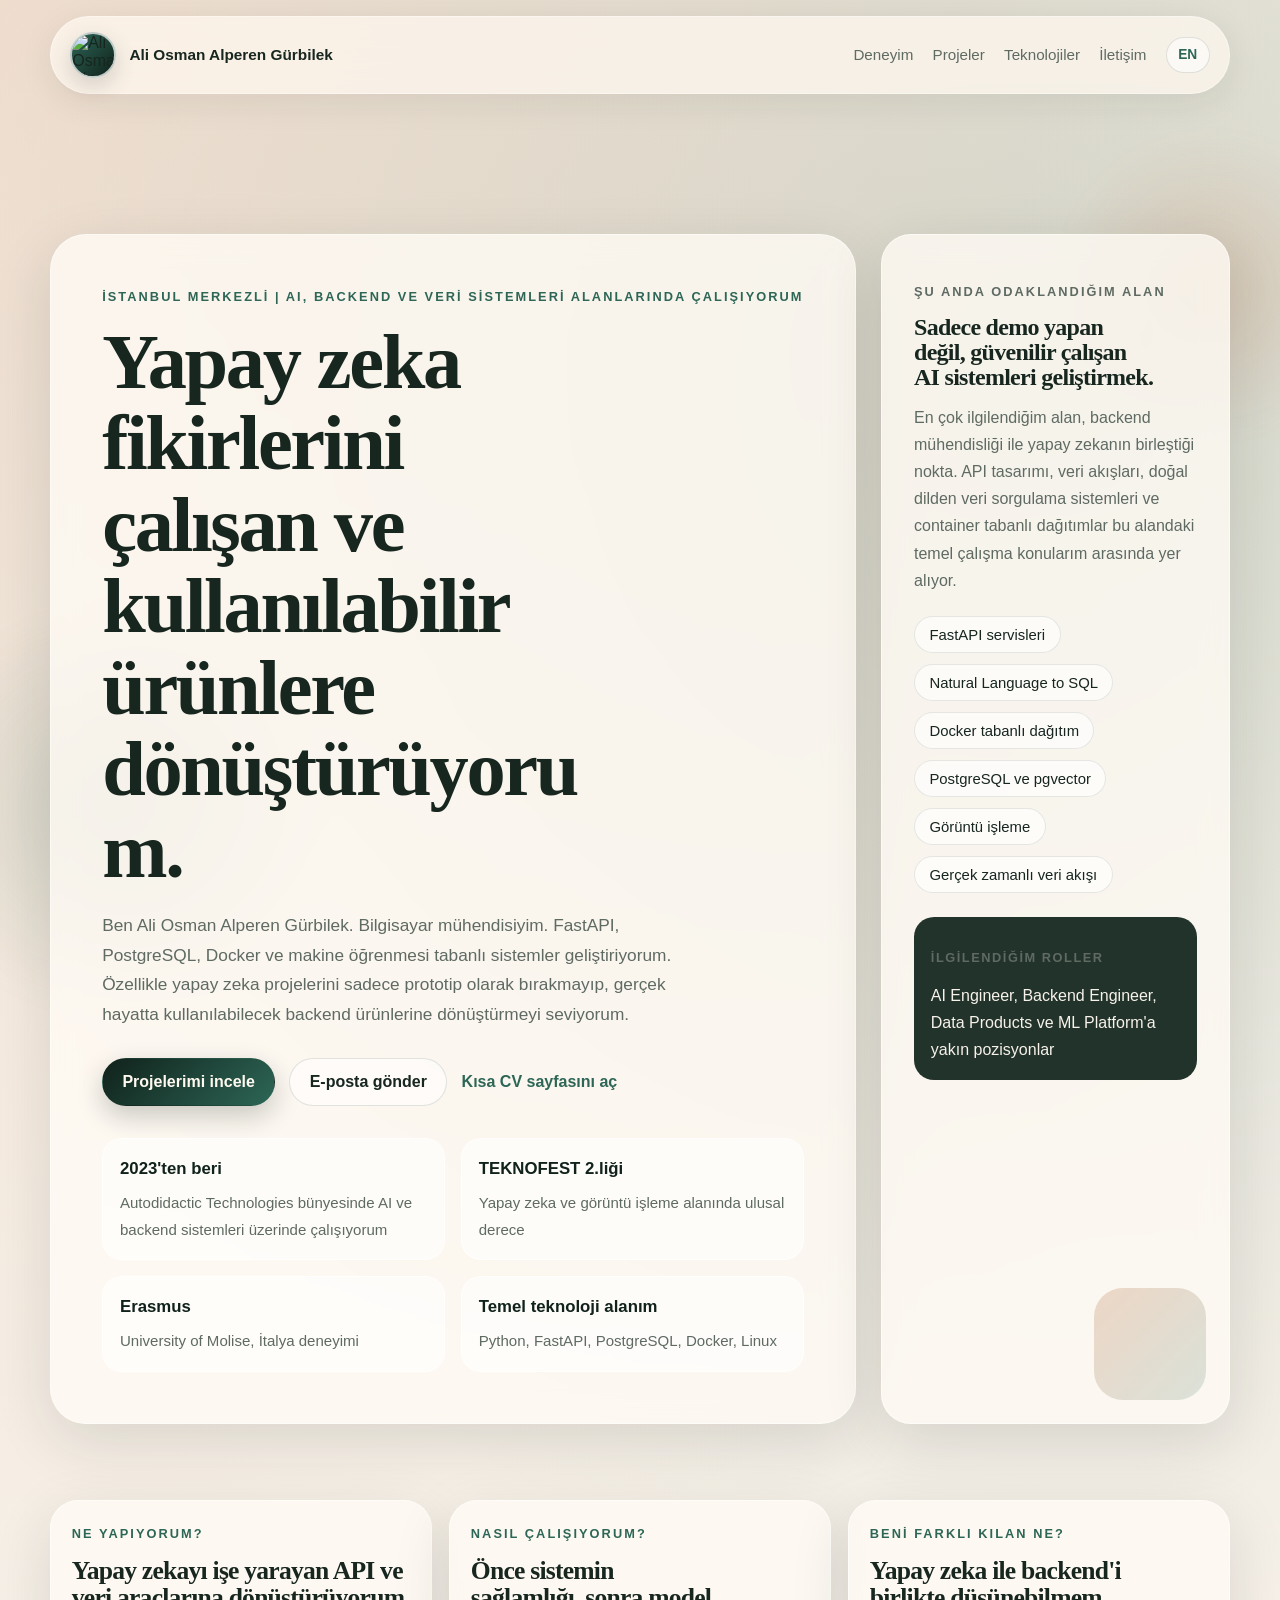
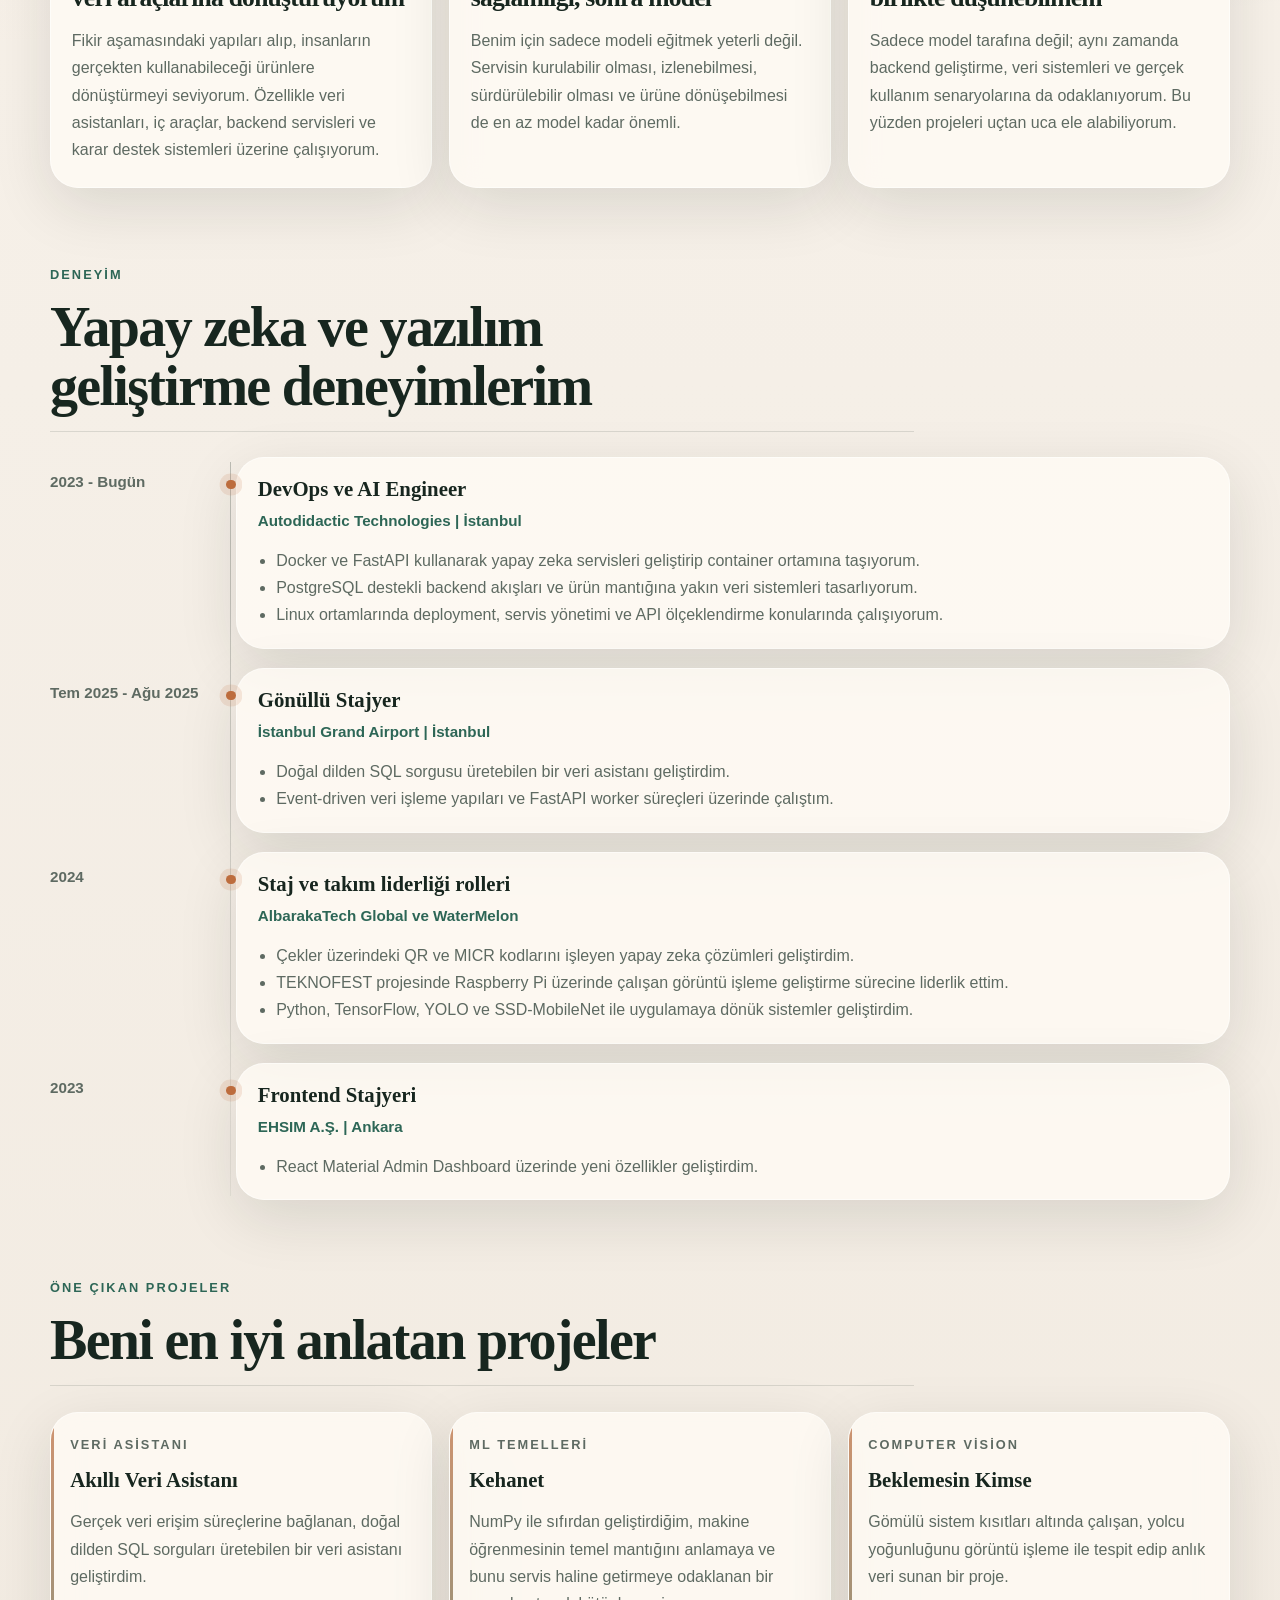
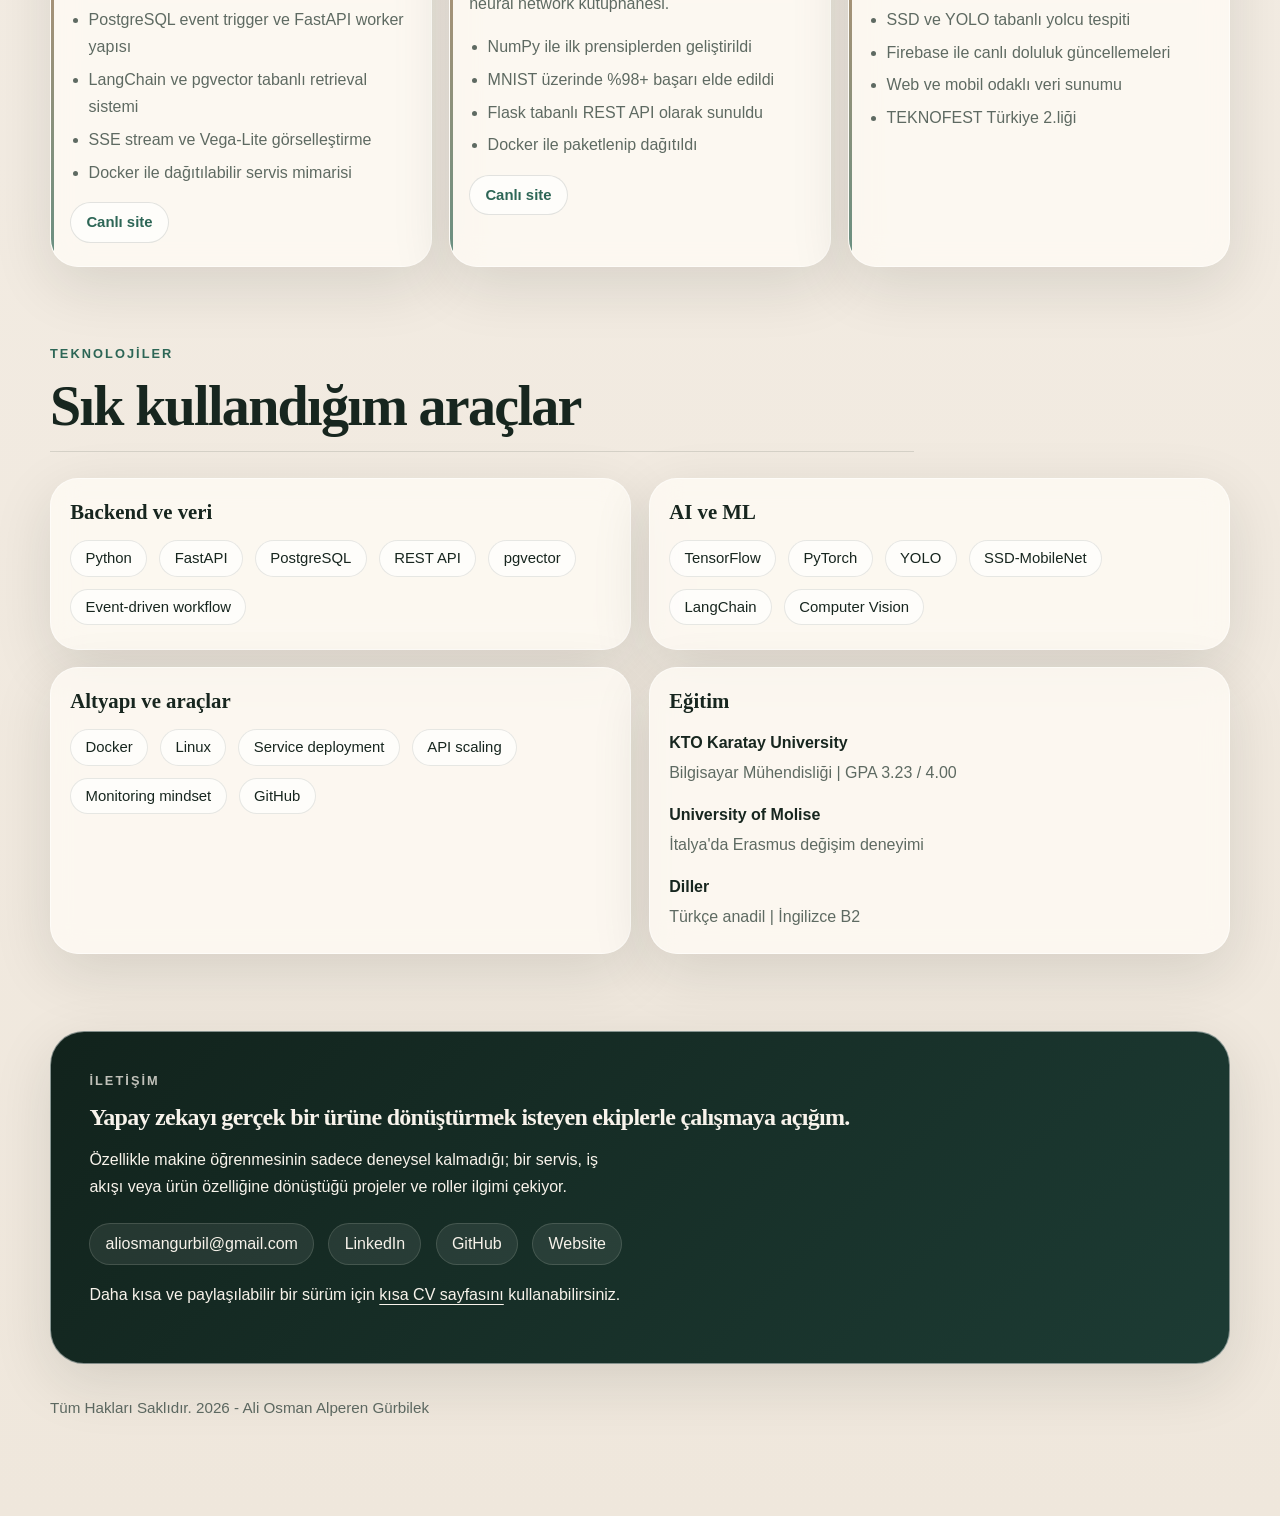
==== commit 3d7c82d7: "feat: enhance logging and visitor analysis for nginx - Added a custom JSON log format in nginx confi" ====
--- a/index-tr.html
+++ b/index-tr.html
@@ -21,7 +21,7 @@
     <meta property="og:type" content="website">
     <meta property="og:url" content="https://aliosmangurbilek.online/index-tr.html">
     <link rel="alternate" hreflang="en" href="index.html">
-    <link rel="stylesheet" href="styles.css?v=13">
+    <link rel="stylesheet" href="styles.css?v=15">
   </head>
   <body>
     <div class="page-shell">
@@ -331,6 +331,6 @@
         <p>Tüm Hakları Saklıdır. 2026 - Ali Osman Alperen Gürbilek</p>
       </footer>
     </div>
-    <script src="app.js?v=13" defer></script>
+    <script src="app.js?v=15" defer></script>
   </body>
 </html>
--- a/styles.css
+++ b/styles.css
@@ -1,19 +1,44 @@
 :root {
-  --bg: #f7f1e8;
-  --bg-deep: #10221b;
+  /* DESIGN.md — Warm Systems Portfolio tokens */
+  --color-primary: #10221b;
+  --color-on-primary: #fff9f0;
+  --color-secondary: #2d6656;
+  --color-accent: #bd6c3d;
+  --color-background: #f7f1e8;
+  --color-surface: #fffaf4;
+  --color-text: #17261f;
+  --color-muted: #5e6a62;
+  --color-border: rgba(23, 38, 31, 0.12);
+
+  --space-xs: 0.25rem;
+  --space-sm: 0.5rem;
+  --space-md: 1rem;
+  --space-lg: 1.5rem;
+  --space-xl: 2rem;
+  --space-2xl: 4rem;
+
+  --design-radius-sm: 14px;
+  --design-radius-md: 20px;
+  --design-radius-lg: 28px;
+  --radius-pill: 999px;
+
+  /* Compatibility aliases for the existing components. */
+  --bg: var(--color-background);
+  --bg-deep: var(--color-primary);
   --surface: rgba(255, 251, 245, 0.78);
-  --surface-strong: #fffaf4;
+  --surface-strong: var(--color-surface);
   --surface-dark: rgba(16, 34, 27, 0.92);
-  --text: #17261f;
-  --muted: #5e6a62;
-  --line: rgba(23, 38, 31, 0.12);
-  --accent: #bd6c3d;
+  --text: var(--color-text);
+  --muted: var(--color-muted);
+  --line: var(--color-border);
+  --accent: var(--color-accent);
   --accent-soft: rgba(189, 108, 61, 0.12);
-  --accent-alt: #2d6656;
+  --accent-alt: var(--color-secondary);
   --shadow: 0 18px 60px rgba(21, 30, 25, 0.12);
-  --radius-xl: 28px;
-  --radius-lg: 20px;
-  --radius-md: 14px;
+  --shadow-hover: 0 24px 70px rgba(21, 30, 25, 0.16);
+  --radius-xl: var(--design-radius-lg);
+  --radius-lg: var(--design-radius-md);
+  --radius-md: var(--design-radius-sm);
   --max-width: 1180px;
   --body-font: "Trebuchet MS", "Gill Sans", "Avenir Next", sans-serif;
   --display-font: "Iowan Old Style", "Palatino Linotype", "Book Antiqua", Georgia, serif;
@@ -21,6 +46,11 @@
 
 * {
   box-sizing: border-box;
+}
+
+*:focus-visible {
+  outline: 3px solid rgba(189, 108, 61, 0.48);
+  outline-offset: 3px;
 }
 
 html {
@@ -282,7 +312,7 @@
   margin-top: 1rem;
   padding: 0.95rem 1.2rem;
   border: 1px solid rgba(255, 255, 255, 0.35);
-  border-radius: 999px;
+  border-radius: var(--radius-pill);
   background: rgba(255, 248, 240, 0.72);
   backdrop-filter: blur(20px);
   box-shadow: 0 8px 34px rgba(20, 33, 26, 0.08);
@@ -316,6 +346,7 @@
 
 .site-nav {
   display: inline-flex;
+  align-items: center;
   flex-wrap: wrap;
   justify-content: flex-end;
   gap: 1.2rem;
@@ -325,6 +356,12 @@
 
 .site-nav a {
   position: relative;
+  display: inline-flex;
+  align-items: center;
+  justify-content: center;
+  min-height: 2.2rem;
+  padding-block: 0.38rem;
+  line-height: 1;
 }
 
 .site-nav a::after {
@@ -350,13 +387,9 @@
 }
 
 .lang-pill {
-  display: inline-flex;
-  align-items: center;
-  justify-content: center;
-  min-height: 2.2rem;
-  padding: 0.38rem 0.72rem;
+  padding-inline: 0.72rem;
   border: 1px solid rgba(23, 38, 31, 0.12);
-  border-radius: 999px;
+  border-radius: var(--radius-pill);
   background: rgba(255, 255, 255, 0.58);
   color: var(--accent-alt);
   font-size: 0.86rem;
@@ -387,6 +420,56 @@
   background: var(--surface);
   backdrop-filter: blur(14px);
   box-shadow: var(--shadow);
+  transition:
+    border-color 180ms ease,
+    box-shadow 180ms ease,
+    transform 180ms ease;
+}
+
+.spatial-card {
+  --tilt-x: 0deg;
+  --tilt-y: 0deg;
+  --glare-x: 50%;
+  --glare-y: 50%;
+  position: relative;
+  isolation: isolate;
+  transform: perspective(1100px) rotateX(var(--tilt-x)) rotateY(var(--tilt-y));
+  transform-style: preserve-3d;
+  will-change: transform;
+}
+
+.spatial-card::after {
+  content: "";
+  position: absolute;
+  z-index: 0;
+  inset: 0;
+  border-radius: inherit;
+  background: radial-gradient(
+    circle at var(--glare-x) var(--glare-y),
+    rgba(255, 255, 255, 0.38),
+    rgba(255, 255, 255, 0.08) 26%,
+    transparent 54%
+  );
+  opacity: 0;
+  pointer-events: none;
+  transition: opacity 180ms ease;
+}
+
+.spatial-card.is-tilting::after {
+  opacity: 1;
+}
+
+.spatial-card > * {
+  position: relative;
+  z-index: 1;
+  transform: translateZ(12px);
+}
+
+.summary-card:hover,
+.project-card:hover,
+.stack-card:hover {
+  border-color: rgba(189, 108, 61, 0.24);
+  box-shadow: var(--shadow-hover);
 }
 
 .hero-copy {
@@ -445,7 +528,7 @@
   max-width: 100%;
   min-height: 3rem;
   padding: 0.85rem 1.2rem;
-  border-radius: 999px;
+  border-radius: var(--radius-pill);
   border: 1px solid transparent;
   font-weight: 700;
   transition:
@@ -461,7 +544,7 @@
 
 .button-primary {
   background: linear-gradient(135deg, var(--bg-deep), var(--accent-alt));
-  color: #fff9f0;
+  color: var(--color-on-primary);
   box-shadow: 0 10px 26px rgba(16, 34, 27, 0.22);
 }
 
@@ -554,7 +637,7 @@
   min-height: 2.3rem;
   padding: 0.55rem 0.9rem;
   border: 1px solid rgba(23, 38, 31, 0.1);
-  border-radius: 999px;
+  border-radius: var(--radius-pill);
   background: rgba(255, 255, 255, 0.62);
   font-size: 0.93rem;
   color: var(--text);
@@ -607,6 +690,8 @@
 .section-heading {
   max-width: 54rem;
   margin-bottom: 1.6rem;
+  padding-bottom: var(--space-md);
+  border-bottom: 1px solid var(--line);
 }
 
 .section-heading h2 {
@@ -692,9 +777,20 @@
 }
 
 .project-card {
+  position: relative;
+  overflow: hidden;
   min-height: 100%;
   padding: 1.3rem 1.2rem 1.45rem;
   border-radius: var(--radius-xl);
+}
+
+.project-card::before {
+  content: "";
+  position: absolute;
+  inset: 0 auto 0 0;
+  width: 3px;
+  background: linear-gradient(180deg, var(--accent), var(--accent-alt));
+  opacity: 0.72;
 }
 
 .project-card p {
@@ -730,7 +826,7 @@
   min-height: 2.55rem;
   padding: 0.65rem 0.95rem;
   border: 1px solid rgba(23, 38, 31, 0.12);
-  border-radius: 999px;
+  border-radius: var(--radius-pill);
   background: rgba(255, 255, 255, 0.66);
   color: var(--accent-alt);
   font-size: 0.93rem;
@@ -818,7 +914,7 @@
   max-width: 100%;
   padding: 0.7rem 0.95rem;
   border: 1px solid rgba(248, 243, 235, 0.14);
-  border-radius: 999px;
+  border-radius: var(--radius-pill);
   background: rgba(255, 255, 255, 0.08);
   overflow-wrap: anywhere;
 }
@@ -899,6 +995,7 @@
     display: flex;
     flex-wrap: nowrap;
     justify-content: flex-start;
+    align-items: center;
     gap: 0.5rem;
     overflow-x: auto;
     overscroll-behavior-x: contain;
@@ -977,8 +1074,30 @@
   }
 
   .button,
-  .site-nav a::after {
+  .site-nav a::after,
+  .hero-copy,
+  .focus-panel,
+  .summary-card,
+  .timeline-card,
+  .project-card,
+  .stack-card,
+  .contact-card {
     transition: none;
+  }
+
+  .summary-card:hover,
+  .project-card:hover,
+  .stack-card:hover {
+    transform: none;
+  }
+
+  .spatial-card,
+  .spatial-card > * {
+    transform: none;
+  }
+
+  .spatial-card::after {
+    display: none;
   }
 
   .language-notice {
